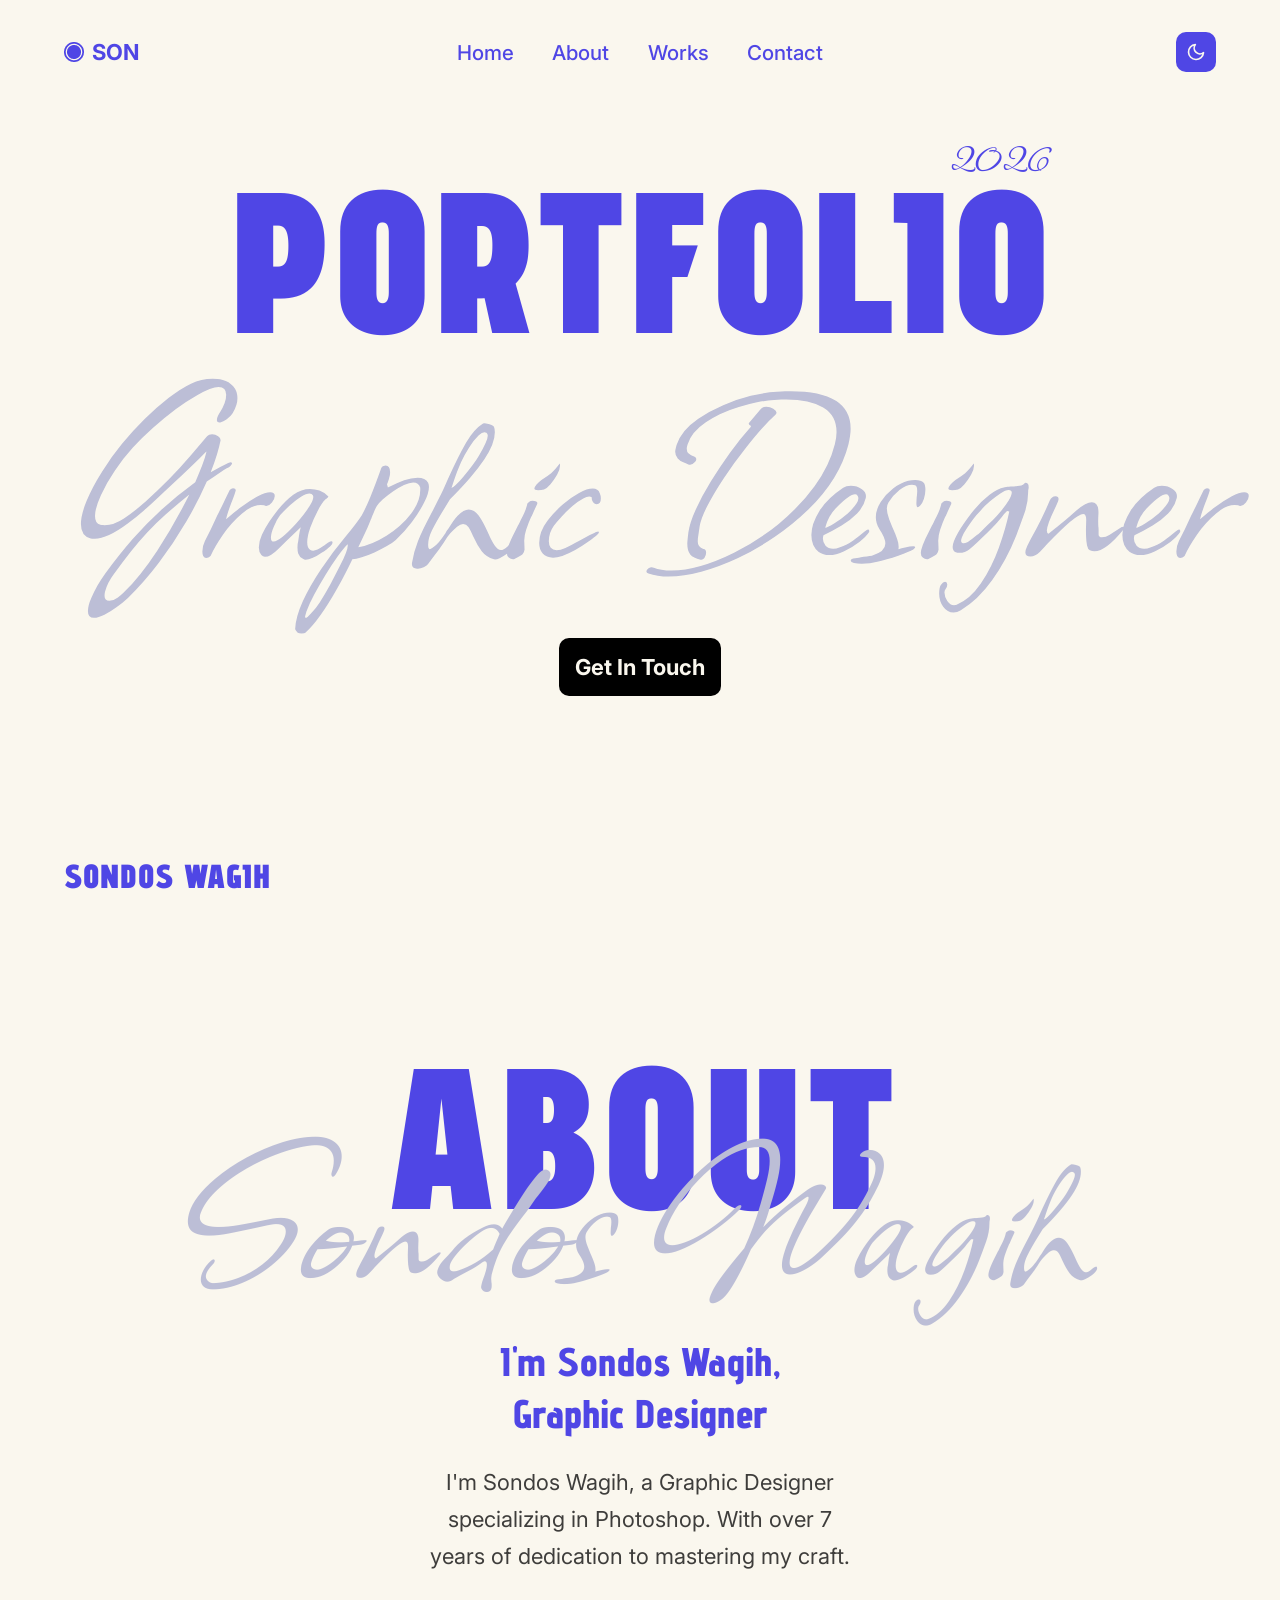
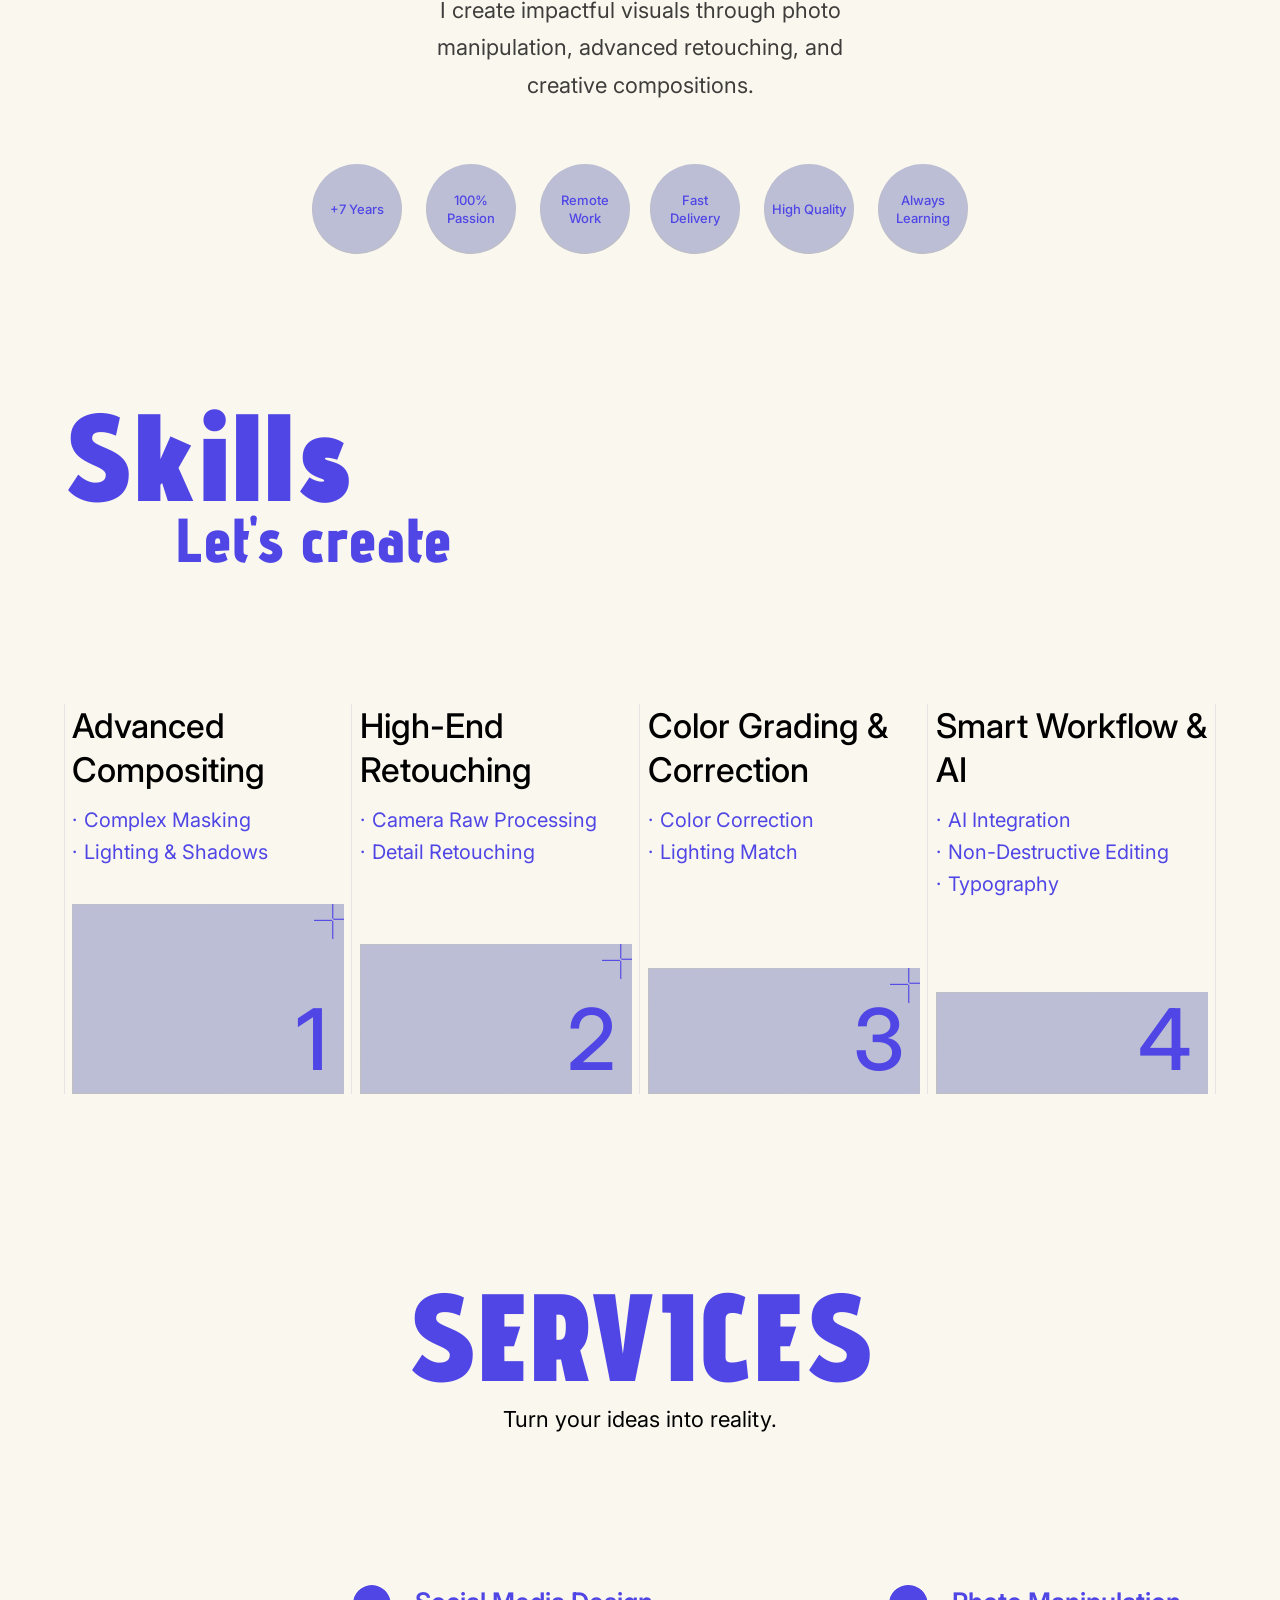
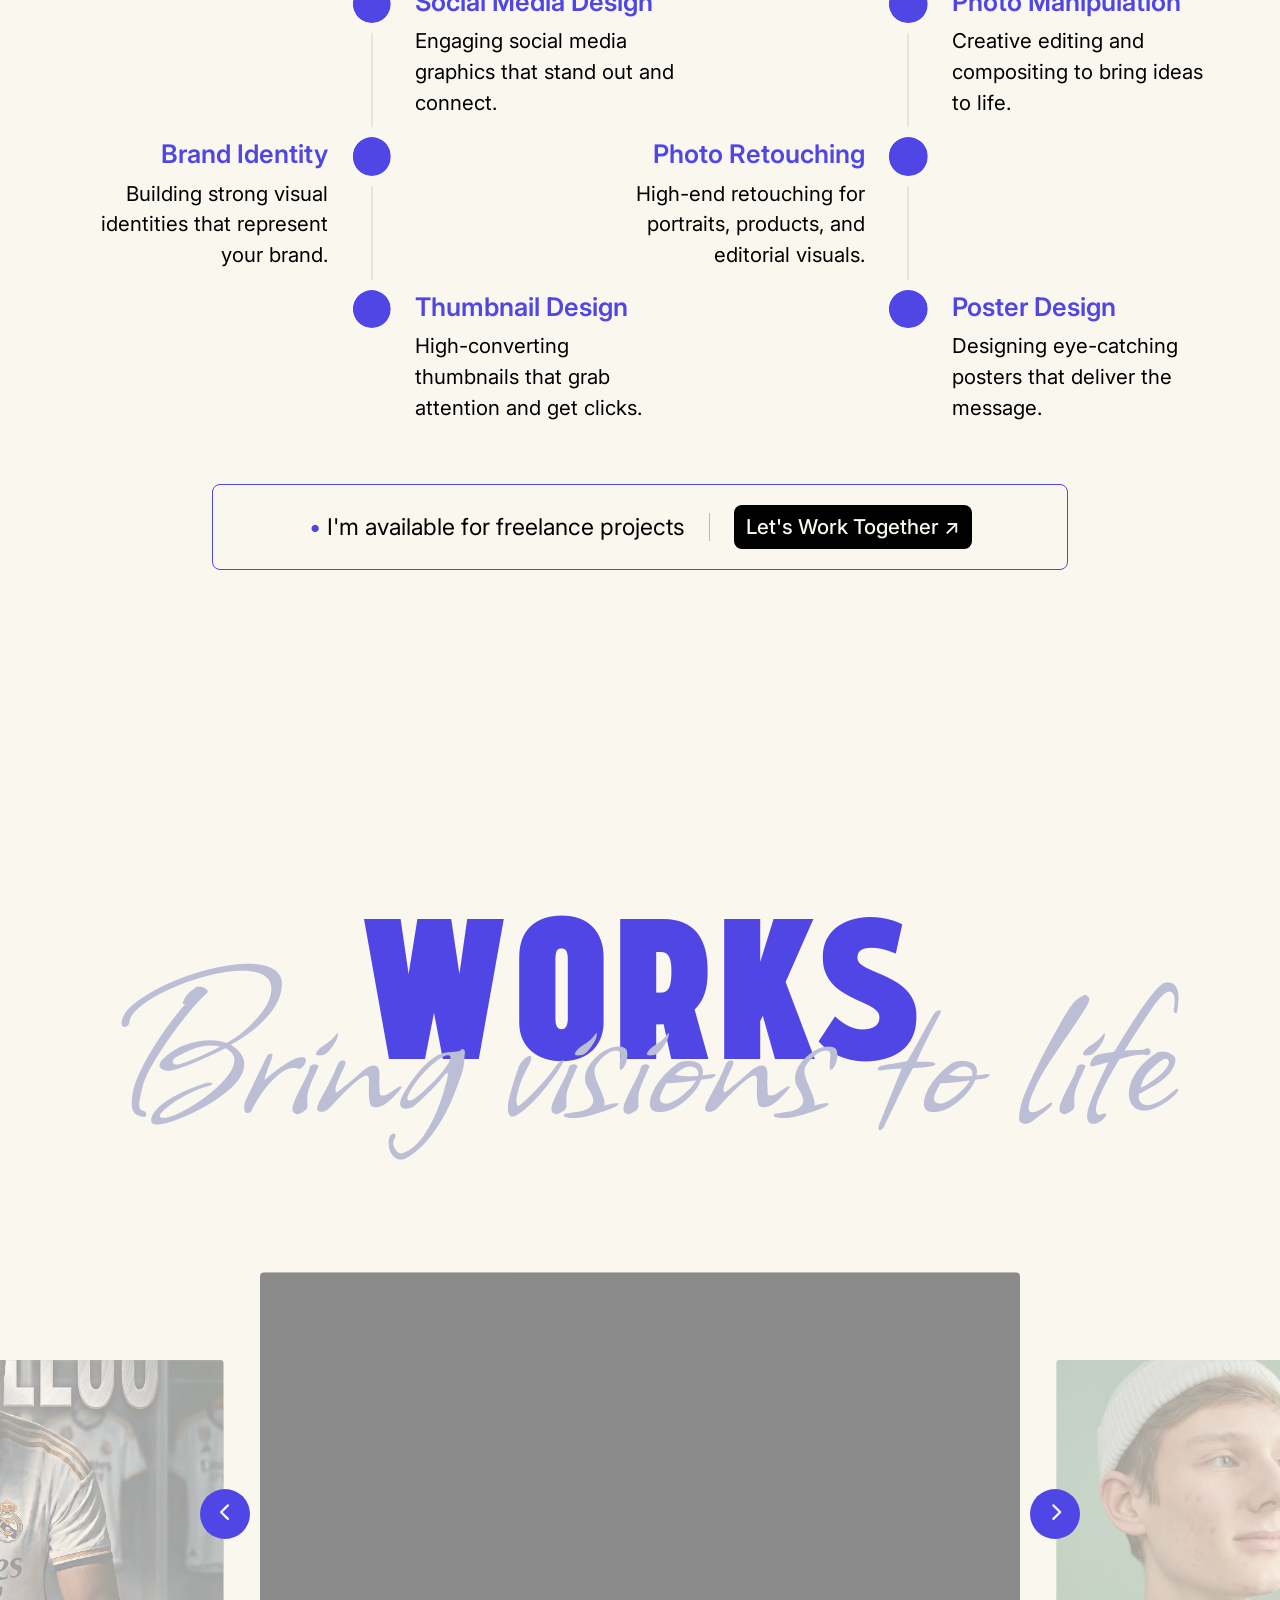
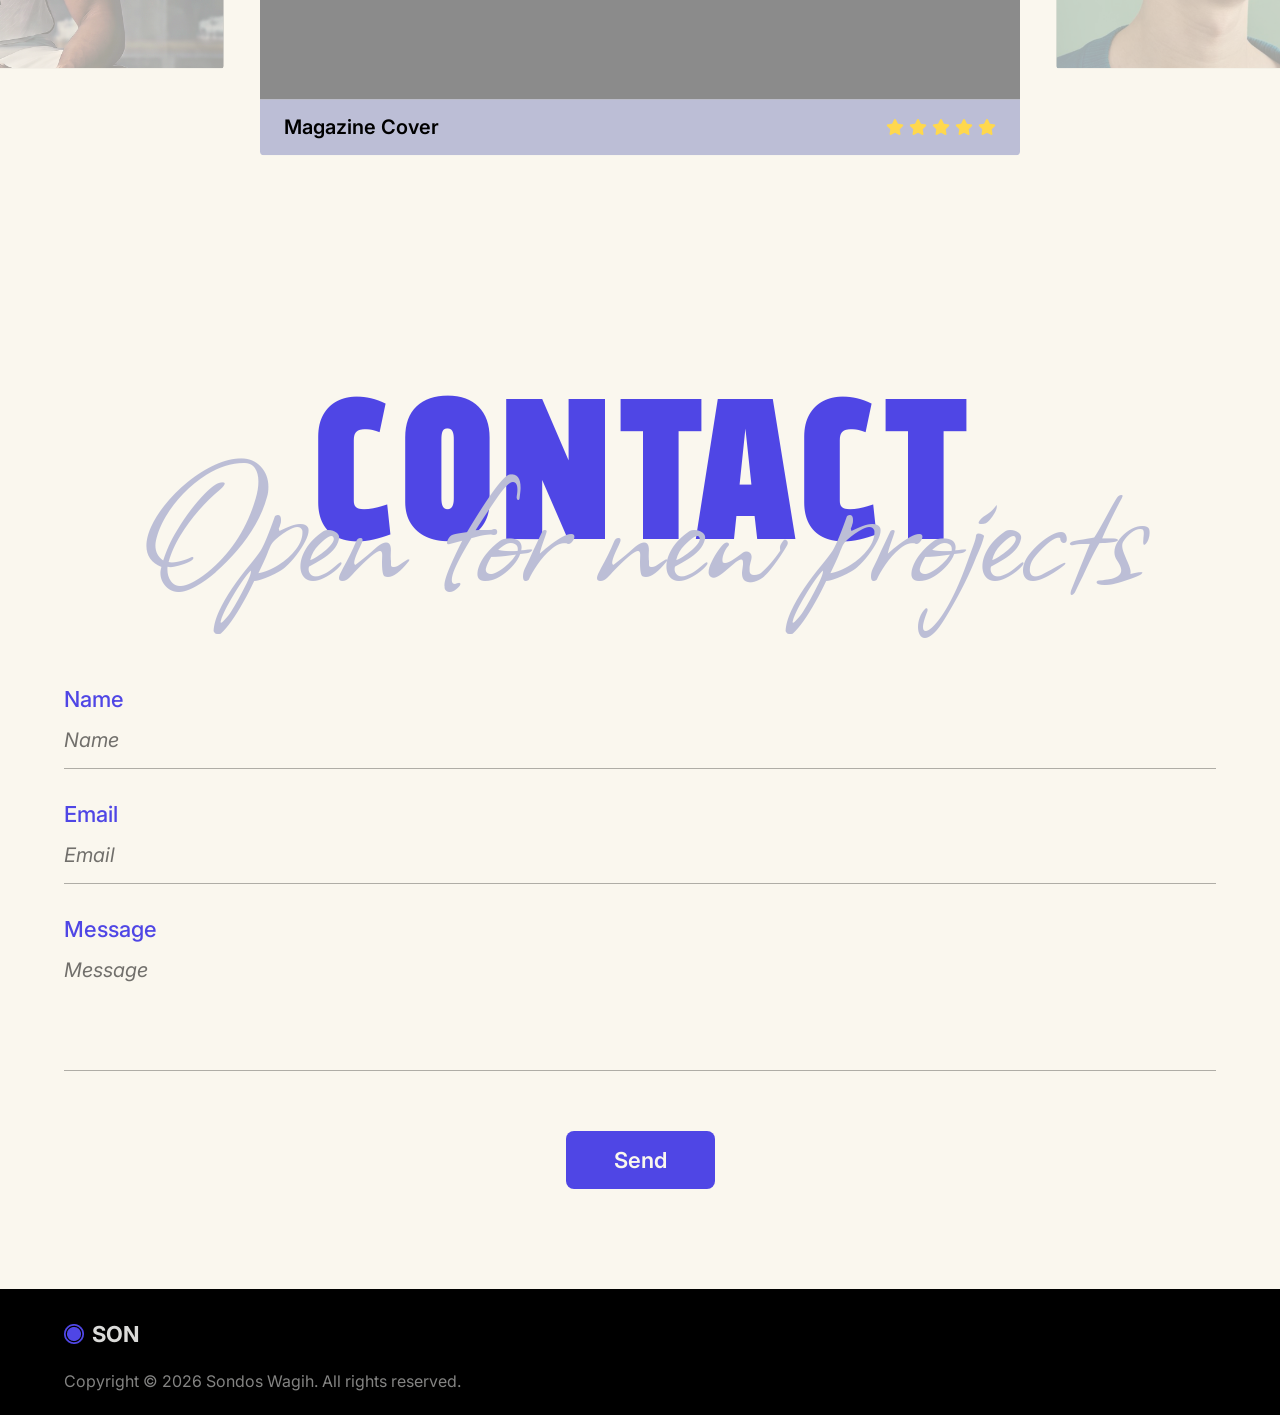
==== index.html @ f7293431 "Rename Index.html to index.html" ====
<!DOCTYPE html>
<html lang="en">
<head>
<meta charset="UTF-8">
<meta name="viewport" content="width=device-width, initial-scale=1.0">
<title>SON — Portfolio</title>
<link rel="preconnect" href="https://fonts.googleapis.com">
<link href="https://fonts.googleapis.com/css2?family=Advent+Pro:wght@700;800;900&family=Allison&family=Inter:wght@500;700&display=swap" rel="stylesheet">
<link rel="stylesheet" href="https://cdnjs.cloudflare.com/ajax/libs/font-awesome/6.5.1/css/all.min.css">

<link rel="stylesheet" href="style.css">
<link rel="stylesheet" href="mobile.css">
<link rel="stylesheet" href="tablet.css">

</head>
<body>
    <header id="header">
        <img src="LogoD.png" alt="Logo" class="logo-img logo-img-dark">
        <img src="LogoL.png" alt="Logo" class="logo-img logo-img-light">
        <a href="#" class="logo">
            SON
        </a>
        <nav>
            <a href="Index.html">Home</a>
            <a href="#about">About</a>
            <a href="#works">Works</a>
            <a href="#contact">Contact</a>
        </nav>
        <!-- <a href="cv.pdf" download class="cv-btn">CV / Resume</a> -->
        <button class="theme-toggle" id="themeToggle" aria-label="Dark / Light Mode Toggle">
            <svg class="icon-sun" viewBox="0 0 24 24" fill="none" stroke-width="2" stroke-linecap="round" stroke-linejoin="round">
                <circle cx="12" cy="12" r="4"/>
                <path d="M12 2v2M12 20v2M4.9 4.9l1.4 1.4M17.7 17.7l1.4 1.4M2 12h2M20 12h2M4.9 19.1l1.4-1.4M17.7 6.3l1.4-1.4"/>
            </svg>
            <svg class="icon-moon" viewBox="0 0 24 24" fill="none" stroke-width="2" stroke-linecap="round" stroke-linejoin="round">
                <path d="M21 12.8A9 9 0 1 1 11.2 3a7 7 0 0 0 9.8 9.8z"/>
            </svg>
        </button>
    </header>
    <section class="hero" id="hero">
        <div class="hero-title-wrap">
            <span class="hero-year">2026</span>
            <h1 class="hero-title">PORTFOLIO</h1>
        </div>
        <div class="hero-subtitle-wrap">
            <p class="hero-subtitle">Graphic Designer</p>
        </div>
        <div class="hero-cta-wrap">
            <a href="#contact" class="hero-cta">Get In Touch</a>
        </div>
        <div class="hero-footer">
            <span class="hero-name">SONDOS WAGIH</span>
            <!-- <div class="hero-social">
                <a href="#" aria-label="Instagram"><i class="fa-brands fa-instagram"></i></a>
                <a href="#" aria-label="TikTok"><i class="fa-brands fa-tiktok"></i></a>
                <a href="#" aria-label="YouTube"><i class="fa-brands fa-youtube"></i></a>
                <a href="#" aria-label="LinkedIn"><i class="fa-brands fa-linkedin"></i></a>
                <a href="#" aria-label="Behance"><i class="fa-brands fa-behance"></i></a>
                <a href="#" aria-label="X / Twitter"><i class="fa-brands fa-x-twitter"></i></a>
            </div> -->
        </div>
    </section>

    <section class="about" id="about">
        <div class="about-title-wrap">
            <h2 class="about-title">ABOUT</h2>
            <span class="about-name-ghost">Sondos Wagih</span>
            
        </div>
        <div class="about-content">
            <h3 class="about-subtitle">
            I'm Sondos Wagih,<br>
            Graphic Designer
            </h3>
            <p class="about-text">
            I'm Sondos Wagih, a Graphic Designer specializing in Photoshop.
            With over 7 years of dedication to mastering my craft.
            </p>
            <p class="about-text">
            I create impactful visuals through photo manipulation, advanced
            retouching, and creative compositions.
            </p>
            <!-- <a href="cv.pdf" download class="about-cv-btn">CV / Resume</a> -->
        </div>
        <div class="about-badges">
            <div class="badge-group">
            <span class="badge">+7 Years</span>
            <span class="badge">100% Passion</span>
            <span class="badge">Remote Work</span>
            </div>
            <div class="badge-group badge-group-right">
            <span class="badge">Fast Delivery</span>
            <span class="badge">High Quality</span>
            <span class="badge">Always Learning</span>
            </div>
        </div>
        <div class="skills">
        <div class="skills-header">
            <div class="skills-title-wrap">
            <h3 class="skills-title">Skills</h3>
            <p class="skills-subtitle">Let's create</p>
            </div>
            <!-- <div class="skills-social">
                <a href="#" aria-label="LinkedIn"><i class="fa-brands fa-linkedin"></i></a>
                <a href="#" aria-label="Behance"><i class="fa-brands fa-behance"></i></a>
            </div> -->
        </div>
        <div class="skills-grid">
            <div class="skill-card">
            <h4 class="skill-name">Advanced Compositing</h4>
            <ul class="skill-list">
                <li>Complex Masking</li>
                <li>Lighting &amp; Shadows</li>
            </ul>
            <div class="skill-box">
                <span class="skill-box-plus skill-box-plus-dark"><img src="Plus.png" alt="Plus"></span>
                <span class="skill-box-plus skill-box-plus-light"><img src="PlusL.png" alt="Plus"></span>
                <span class="skill-number">1</span>
            </div>
            </div>
            <div class="skill-card">
            <h4 class="skill-name">High-End Retouching</h4>
            <ul class="skill-list">
                <li>Camera Raw Processing</li>
                <li>Detail Retouching</li>
            </ul>
            <div class="skill-box">
                <span class="skill-box-plus skill-box-plus-dark"><img src="Plus.png" alt="Plus"></span>
                <span class="skill-box-plus skill-box-plus-light"><img src="PlusL.png" alt="Plus"></span>
                <span class="skill-number">2</span>
            </div>
            </div>
            <div class="skill-card">
            <h4 class="skill-name">Color Grading &amp; Correction</h4>
            <ul class="skill-list">
                <li>Color Correction</li>
                <li>Lighting Match</li>
            </ul>
            <div class="skill-box">
                <span class="skill-box-plus skill-box-plus-dark"><img src="Plus.png" alt="Plus"></span>
                <span class="skill-box-plus skill-box-plus-light"><img src="PlusL.png" alt="Plus"></span>
                <span class="skill-number">3</span>
            </div>
            </div>
            <div class="skill-card">
            <h4 class="skill-name">Smart Workflow &amp; AI</h4>
            <ul class="skill-list">
                <li>AI Integration</li>
                <li>Non-Destructive Editing</li>
                <li>Typography</li>
            </ul>
            <div class="skill-box">
                <span class="skill-number">4</span>
            </div>
            </div>
        </div>
        </div>
        <div class="services">
          <div class="services-header">
            <h3 class="services-title">SERVICES</h3>
            <p class="services-subtitle">Turn your ideas into reality.</p>
          </div>

          <div class="services-columns">
            <div class="service-col">
              <div class="service-item text-right">
                <span class="service-dot"></span>
                <div class="service-content">
                  <h4 class="service-name">Social Media Design</h4>
                  <p class="service-desc">Engaging social media graphics that stand out and connect.</p>
                </div>
              </div>

              <div class="service-item text-left">
                <span class="service-dot"></span>
                <div class="service-content">
                  <h4 class="service-name">Brand Identity</h4>
                  <p class="service-desc">Building strong visual identities that represent your brand.</p>
                </div>
              </div>

              <div class="service-item text-right">
                <span class="service-dot"></span>
                <div class="service-content">
                  <h4 class="service-name">Thumbnail Design</h4>
                  <p class="service-desc">High-converting thumbnails that grab attention and get clicks.</p>
                </div>
              </div>
            </div>

            <div class="service-col">
              <div class="service-item text-right">
                <span class="service-dot"></span>
                <div class="service-content">
                  <h4 class="service-name">Photo Manipulation</h4>
                  <p class="service-desc">Creative editing and compositing to bring ideas to life.</p>
                </div>
              </div>

              <div class="service-item text-left">
                <span class="service-dot"></span>
                <div class="service-content">
                  <h4 class="service-name">Photo Retouching</h4>
                  <p class="service-desc">High-end retouching for portraits, products, and editorial visuals.</p>
                </div>
              </div>

              <div class="service-item text-right">
                <span class="service-dot"></span>
                <div class="service-content">
                  <h4 class="service-name">Poster Design</h4>
                  <p class="service-desc">Designing eye-catching posters that deliver the message.</p>
                </div>
              </div>
            </div>
          </div>

          <div class="services-cta-bar">
            <span class="services-availability">
              <span class="dot-bullet">•</span> I'm available for freelance projects
            </span>
            <a href="#contact" class="services-cta-btn">Let's Work Together ↗
            </a>
          </div>
        </div>
    </section>

    <section class="works" id="works">

        <div class="works-title-wrap">
            <h2 class="works-title">WORKS</h2>
            <span class="works-ghost">Bring visions to life</span>
        </div>

        <div class="works-carousel">

            <button class="works-arrow works-prev" id="worksPrev">
                <i class="fa-solid fa-chevron-left"></i>
            </button>

            <div class="works-stage">

                <div class="works-card works-left" id="slideLeft">
                    <div class="works-image">
                        <button class="works-expand" aria-label="View full image" tabindex="-1">
                            <i class="fa-solid fa-expand"></i>
                        </button>
                    </div>
                </div>

                <div class="works-card works-center" id="slideCenter">

                    <div class="works-image">
                        <button class="works-expand" aria-label="View full image" tabindex="-1">
                            <i class="fa-solid fa-expand"></i>
                        </button>
                    </div>

                    <div class="works-footer">

                        <span class="works-name" id="worksTitle">
                            Title
                        </span>

                        <div class="works-stars" id="worksRating">

                        </div>

                    </div>

                </div>

                <div class="works-card works-right" id="slideRight">
                    <div class="works-image">
                        <button class="works-expand" aria-label="View full image" tabindex="-1">
                            <i class="fa-solid fa-expand"></i>
                        </button>
                    </div>
                </div>

            </div>

            <button class="works-arrow works-next" id="worksNext">
                <i class="fa-solid fa-chevron-right"></i>
            </button>

        </div>

    </section>

<!-- ============ CONTACT SECTION ============ -->
    <section class="contact" id="contact">

        <div class="contact-title-wrap">
            <h2 class="contact-title">CONTACT</h2>
            <span class="contact-ghost">Open for new projects</span>
        </div>

        <form class="contact-form" id="contactForm">

            <div class="form-group">
                <label for="contactName">Name</label>
                <input type="text" id="contactName" name="name" placeholder="Name" required>
            </div>

            <div class="form-group">
                <label for="contactEmail">Email</label>
                <input type="email" id="contactEmail" name="email" placeholder="Email" required>
            </div>

            <div class="form-group">
                <label for="contactMessage">Message</label>
                <textarea id="contactMessage" name="message" placeholder="Message" rows="4" required></textarea>
            </div>

            <div class="form-group form-honeypot">
                <label for="contactCompany">Company</label>
                <input type="text" id="contactCompany" name="company" tabindex="-1" autocomplete="off">
            </div>

            <button type="submit" class="contact-submit">Send</button>

        </form>

    </section>
    
    <!-- ============ FOOTER ============ -->

    <footer class="site-footer">

        <div class="footer-top">

            <a href="#" class="footer-logo">
                <img src="LogoD.png" alt="Logo" class="logo-img logo-img-dark">
                <img src="LogoL.png" alt="Logo" class="logo-img logo-img-light">
                SON
            </a>

            <!-- <div class="footer-social">
                <a href="#" aria-label="Instagram"><i class="fa-brands fa-instagram"></i></a>
                <a href="#" aria-label="TikTok"><i class="fa-brands fa-tiktok"></i></a>
                <a href="#" aria-label="LinkedIn"><i class="fa-brands fa-linkedin"></i></a>
                <a href="#" aria-label="Behance"><i class="fa-brands fa-behance"></i></a>
                <a href="#" aria-label="X / Twitter"><i class="fa-brands fa-x-twitter"></i></a>
                <a href="#" aria-label="YouTube"><i class="fa-brands fa-youtube"></i></a>
            </div> -->

        </div>

        <p class="footer-copyright">Copyright &copy; 2026 Sondos Wagih. All rights reserved.</p>

    </footer>

    <!-- ============ LIGHTBOX ============ -->
    <div id="lightbox">
        <button id="lightboxClose" class="lightbox-close" aria-label="Close">
            <i class="fa-solid fa-xmark"></i>
        </button>
        <img src="" alt="Full size project image">
    </div>


<script src="script.js"></script>
<script src="mobile.js"></script>

</body>
</html>
---- style.css ----
:root {
  --bg: #0F1014;
  --light: #DBDBD9;
  --accent: #9271DC;
  --gost: #222327;
  --page-padding: 144px;
}

/* ألوان الوضع الفاتح */
[data-theme="light"] {
  --bg: #FAF7EE;
  --light: #000000;
  --accent: #4F46E5;
  --gost: #BCBED6;
}

* {
  box-sizing: border-box;
}

body {
  padding-top: 100px;
  margin: 0;
  background: var(--bg);
  color: var(--light);
  font-family: 'Inter', sans-serif;
  overflow-x: hidden;
  transition: background 0.25s ease, color 0.25s ease;
}

/* ============ Scrollbar ============ */
::-webkit-scrollbar {
  width: 10px;
}
::-webkit-scrollbar-track {
  background: var(--bg);
}
::-webkit-scrollbar-thumb {
  background: var(--accent);
  border-radius: 10px;
}
* {
  scrollbar-color: var(--accent) var(--bg);
}

/* ============ Selection ============ */
::selection {
  background-color: color-mix(in srgb, var(--accent) 50%, transparent);
  color: #FAF7EE;
}

[data-theme="light"] ::selection {
  color: #0F1014;
}

/* ============ HEADER ============ */

header {
  position: fixed;
  top: 0;
  left: 0;
  width: 100%;
  z-index: 1000;
  display: flex;
  align-items: center;
  padding: 32px var(--page-padding);
  background: var(--bg);
}

.logo {
  display: flex;
  align-items: center;
  gap: 8px;
  margin-left: 8px;
  text-decoration: none;
  color: var(--accent);
  font-family: 'Inter', sans-serif;
  font-size: 22px;
  font-weight: 700;
}

.logo-img {
  width: 20px;
  height: 20px;
}

.logo-img-light { display: none; }
[data-theme="light"] .logo-img-dark { display: none; }
[data-theme="light"] .logo-img-light { display: inline-block; }

nav {
  position: absolute;
  left: 50%;
  transform: translateX(-50%);
  display: flex;
  align-items: center;
  gap: 48px;
}

nav a {
  font-family: 'Inter', sans-serif;
  font-weight: 500;
  font-size: 22px;
  color: var(--accent);
  text-decoration: none;
}

.cv-btn {
  margin-left: auto;
  font-family: 'Inter', sans-serif;
  font-weight: 500;
  font-size: 22px;
  color: var(--bg);
  text-decoration: none;
  background: var(--accent);
  padding: 8px 16px;
  border-radius: 10px;
}

.theme-toggle {
  display: flex;
  align-items: center;
  justify-content: center;
  width: 40px;
  height: 40px;
  margin-left: auto;   /* بدل margin-left: 16px */
  border: none;
  border-radius: 10px;
  background: var(--accent);
  color: var(--bg);
  cursor: pointer;
  transition: background 0.25s ease;
}

.theme-toggle svg {
  width: 20px;
  height: 20px;
  stroke: var(--bg);
}

.theme-toggle .icon-moon { display: none; }
[data-theme="light"] .theme-toggle .icon-sun { display: none; }
[data-theme="light"] .theme-toggle .icon-moon { display: block; }

/* ============ HERO ============ */

.hero {
  position: relative;
  min-height: 780px;
  margin-top: 120px;
}

.hero-title-wrap {
  position: relative;
  width: fit-content;
  margin: 40px auto 0;
}

.hero-title {
  font-family: 'Advent Pro', sans-serif;
  font-weight: 900;
  font-size: 237px;
  color: var(--accent);
  line-height: 1;
  letter-spacing: 2px;
  margin: 0;
}

.hero-year {
  position: absolute;
  top: -48px;
  right: 0;
  font-family: 'Allison', cursive;
  font-size: 64px;
  color: var(--accent);
  line-height: 1;
}

.hero-subtitle-wrap {
  position: relative;
  margin-top: -40px;
  width: 100vw;
  height: 260px;
  display: flex;
  align-items: center;
}

.hero-subtitle {
  font-family: 'Allison', cursive;
  font-size: 362px;
  color: var(--gost);
  white-space: nowrap;
  margin: 0;
  line-height: 1;
  width: 100%;
  text-align: center;
}

[data-theme="light"] .hero-subtitle {
  color: var(--gost);
}

.hero-cta-wrap {
  position: absolute;
  top: 325px;
  left: 50%;
  transform: translateX(-50%);
  z-index: 2;
}

.hero-cta {
  display: inline-block;
  font-family: 'Inter', sans-serif;
  font-weight: 700;
  font-size: 22px;
  color: var(--bg);
  background: var(--light);
  text-decoration: none;
  padding: 16px;
  border-radius: 10px;
}

.hero-footer {
  position: absolute;
  top: 567px;
  left: var(--page-padding);
  right: var(--page-padding);

  display: flex;
  justify-content: space-between;
  align-items: center;
}

.hero-name {
  font-family: 'Advent Pro', sans-serif;
  font-weight: 900;
  font-size: 35px;
  color: var(--accent);
  letter-spacing: 1px;
}

.hero-social {
  display: flex;
  gap: 14px;
}

.hero-social a {
  text-decoration: none;
  display: flex;
  align-items: center;
  justify-content: center;
  width: 40px;
  height: 40px;
  border-radius: 8px;
  background: var(--accent);
  color: var(--bg);
}

.hero-social i {
  font-size: 20px;
  color: var(--bg);
}

.hero-social .fa-instagram,
.hero-social .fa-x-twitter {
  -webkit-text-stroke: 0.5px var(--bg);
}

/* ============ ABOUT ============ */

.about {
  position: relative;
  padding: 100px var(--page-padding) 80px;
  text-align: center;
  overflow: hidden;
}

.about-title-wrap {
  position: relative;
  margin-bottom: 56px;
}

.about-name-ghost {
  position: absolute;
  z-index: 3;
  top: 90%;
  left: 50%;
  transform: translate(-50%, -50%);
  font-family: 'Allison', cursive;
  font-size: 270px;
  color: var(--gost);
  white-space: nowrap;
}

.about-title {
  position: relative;
  z-index: 2;
  font-family: 'Advent Pro', sans-serif;
  font-weight: 900;
  font-size: 237px;
  color: var(--accent);
  line-height: 1;
  margin: 0;
}

.about-content {
  max-width: 600px;
  margin: 0 auto;
}

.about-subtitle {
  font-family: 'Advent Pro', sans-serif;
  font-weight: 800;
  font-size: 40px;
  color: var(--accent);
  line-height: 1.3;
  margin: 0 0 24px;
  margin-top: 152px;
}

.about-text {
  align-items: center;
  font-family: 'Inter', sans-serif;
  font-size: 22px;
  line-height: 1.7;
  color: var(--light);
  opacity: 0.75;
  margin: 0 auto 16px;
  max-width: 432px;
}

.about-cv-btn {
  display: inline-block;
  margin-top: 24px;
  font-family: 'Inter', sans-serif;
  font-weight: 500;
  font-size: 22px;
  color: var(--bg);
  background: var(--accent);
  text-decoration: none;
  padding: 8px 8px;
  border-radius: 10px;
}

.about-badges {
  display: flex;
  justify-content: space-between;
  align-items: center;
  margin-top: 60px;
}

.badge-group {
  display: flex;
  gap: 24px;
}

.badge {
  display: flex;
  align-items: center;
  justify-content: center;
  text-align: center;
  width: 90px;
  height: 90px;
  border-radius: 50%;
  border: none;
  position: relative;
  font-family: 'Inter', sans-serif;
  font-weight: 500;
  font-size: 13px;
  color: var(--accent);
  line-height: 1.4;
  padding: 8px;
  background: var(--gost);
}

.badge::before {
  content: "";
  position: absolute;
  inset: 0;
  border-radius: 50%;
  padding: 1px;
  background: linear-gradient(
    180deg,
    rgba(191,191,191,0),
    rgba(191,191,191,1)
  );
  -webkit-mask:
    linear-gradient(#fff 0 0) content-box,
    linear-gradient(#fff 0 0);
  -webkit-mask-composite: xor;
  mask:
    linear-gradient(#fff 0 0) content-box,
    linear-gradient(#fff 0 0);
  mask-composite: exclude;
}

/* ============ SKILLS (inside About) ============ */

.skills {
  margin-top: 140px;
  text-align: left;
}

.skills-header {
  display: flex;
  justify-content: space-between;
  align-items: flex-start;
  margin-bottom: 100px;
}

.skills-title-wrap {
  text-align: left;
}

.skills-title {
  font-family: 'Advent Pro', sans-serif;
  font-weight: 900;
  font-size: 124px;
  color: var(--accent);
  margin: 0;
  line-height: 1;
}

.skills-subtitle {
  font-family: 'Advent Pro', sans-serif;
  font-weight: 800;
  font-size: 62px;
  color: var(--accent);
  margin: 8px 0 0;
  margin-left: 112px;
  margin-top: -16px;
}

.skills-social {
  display: flex;
  gap: 14px;
}

.skills-social a {
  display: flex;
  align-items: center;
  justify-content: center;
  width: 40px;
  height: 40px;
  border-radius: 8px;
  background: var(--accent);
  color: var(--bg);
  text-decoration: none;
  font-size: 20px;
  
}

.skills-grid {
  display: grid;
  grid-template-columns: repeat(4, 1fr);
  gap: 0px;
  position: relative;
}

.skill-card {
  position: relative;
  display: flex;
  flex-direction: column;
  padding: 0 8px;
}

.skill-card::before {
  content: "";
  position: absolute;
  top: 28px; /* نفس قيمة margin-top للـ skill-name عشان يبدأ من مكانه */
  right: 0;
  width: 1px;
  height: calc(100% - 28px); /* يمتد من بداية النص لنهاية الكارد */
  background: color-mix(in srgb, var(--gost) 35%, transparent);
}

.skills-grid:before {
  content: "";
  position: absolute;
  top: 28px;
  left: 0;
  width: 1px;
  height: calc(100% - 28px);
  background: color-mix(in srgb, var(--gost) 35%, transparent);
}

.skill-name {
  font-family: 'Inter', sans-serif;
  font-weight: 500;
  font-size: 34px;
  color: var(--light);
  line-height: 1.3;
  margin: 0 0 16px;
  min-height: 64px;
  margin-top: 28px;
}

.skill-list {
  list-style: none;
  margin: 0 0 32px;
  padding: 0;
}

.skill-list li {
  font-family: 'Inter', sans-serif;
  font-size: 20px;
  color: var(--accent);
  margin-bottom: 8px;
  padding-left: 12px;
  position: relative;
}

.skill-list li::before {
  content: "·";
  position: absolute;
  left: 0;
}

.skill-box {
  position: relative;
  margin-top: auto;
  height: 160px;
  background: var(--gost);
  display: flex;
  align-items: flex-end;
  padding: 12px 16px;
  overflow: hidden;
}

.skill-box::before {
  content: "";
  position: absolute;
  inset: 0;
  padding: 1px;
  background: linear-gradient(
    45deg,
    rgba(191,191,191,1),
    rgba(191,191,191,0)
  );
  -webkit-mask:
    linear-gradient(#fff 0 0) content-box,
    linear-gradient(#fff 0 0);
  -webkit-mask-composite: xor;
  mask:
    linear-gradient(#fff 0 0) content-box,
    linear-gradient(#fff 0 0);
  mask-composite: exclude;
}


.skill-number {
  font-family: 'Inter', sans-serif;
  font-weight: 500;
  font-size: 85px;
  color: var(--accent);
  line-height: 1;
  margin-left: auto;
}

.skill-box-plus {
  position: absolute;
  top: 0px;
  right: -4px;
  display: flex;
}

.skill-box-plus img {
  width: 34px;
  height: auto;
}

.skill-box-plus-light { display: none; }
[data-theme="light"] .skill-box-plus-dark { display: none; }
[data-theme="light"] .skill-box-plus-light { display: flex; }




.skill-card:nth-child(1) .skill-box { height: 190px; }
.skill-card:nth-child(2) .skill-box { height: 150px; }
.skill-card:nth-child(3) .skill-box { height: 126px; }
.skill-card:nth-child(4) .skill-box { height: 102px; }

/* ============ SERVICES (inside About) ============ */

.services {
  margin-top: 184px;
  text-align: center;
}

.services-title {
  font-family: 'Advent Pro', sans-serif;
  font-weight: 900;
  font-size: 124px;
  color: var(--accent);
  margin: 0;
  line-height: 1;
}

.services-subtitle {
  font-family: 'Inter', sans-serif;
  font-size: 22px;
  color: var(--light);
  margin: 8px 0 184px;
}

.services-columns {
  display: flex;
  justify-content: center;
  gap: 100px;
  text-align: left;
  padding-bottom: 107px;
}

.service-col {
  position: relative;
  flex: 1;
  max-width: 460px;
}

.service-col::before {
  content: "";
  position: absolute;
  top: 19.5px;
  bottom: 19.5px;
  left: 50%;
  width: 1px;
  transform: translateX(-50%);
  background: color-mix(in srgb, var(--gost) 60%, transparent);
  z-index: 0;
}

.service-item {
  position: relative;
  height: 39px;
  margin-bottom: 114px;
}

.service-item:last-child {
  margin-bottom: 0;
}

.service-dot {
  position: absolute;
  left: 50%;
  transform: translateX(-50%);
  top: 0;
  width: 39px;
  height: 39px;
  border-radius: 50%;
  background: var(--accent);
  z-index: 1;
  outline: 10px solid var(--bg);
}

.service-content {
  position: absolute;
  top: 0;
  display: flex;
  flex-direction: column;
  width: max-content;
  max-width: 260px;
}

.text-right .service-content {
  left: calc(50% + 43.5px);
  text-align: left;
}

.text-left .service-content {
  right: calc(50% + 43.5px);
  text-align: right;
}

.service-name {
  font-family: 'Inter', sans-serif;
  font-weight: 600;
  font-size: 26px;
  color: var(--accent);
  margin: 0 0 8px;
  white-space: nowrap;
  height: 39px;
  line-height: 39px;
}

.service-desc {
  font-family: 'Inter', sans-serif;
  font-size: 22px;
  line-height: 1.5;
  color: var(--light);
  margin: 0;
}

.services-cta-bar {
  display: flex;
  align-items: center;
  justify-content: center;
  gap: 24px;
  max-width: 856px;
  height: 84px;
  margin: 53px auto 0;
  padding: 20px 24px;
  border: 1px solid var(--accent);
  border-radius: 8px;
}

.services-availability {
  font-family: 'Inter', sans-serif;
  font-size: 25px;
  color: var(--light);
  padding-right: 24px;
  border-right: 1px solid color-mix(in srgb, var(--light) 25%, transparent);
}

.dot-bullet {
  color: var(--accent);
}

.services-cta-btn {
  display: inline-flex;
  align-items: center;
  justify-content: center;
  gap: 8px;
  font-family: 'Inter', sans-serif;
  font-weight: 500;
  font-size: 22px;
  line-height: 1;
  color: var(--bg);
  background: var(--light);
  text-decoration: none;
  padding: 12px 12px;
  border-radius: 8px;
  white-space: nowrap;
}

/*======================
        WORKS
======================*/

.works{
    position:relative;
    overflow:hidden;
    padding:120px 0 150px;
}

.works-title-wrap{
    position:relative;
    text-align:center;
    margin-bottom:120px;
}

.works-title{

    position:relative;
    z-index:2;

    font-family:'Advent Pro',sans-serif;
    font-size:237px;
    font-weight:900;
    line-height:1;

    color:var(--accent);
}

.works-ghost{

    position:absolute;

    left:50%;
    top:80%;

    transform:translate(-50%,-50%);

    font-family:'Allison',cursive;
    font-size:270px;

    color:var(--gost);

    white-space:nowrap;

    z-index:3;
}


/*======================
      CAROUSEL
======================*/

.works-carousel{

    --main-width:min(980px,68vw);
    --side-scale:.72;
    --peek:115px;

    position:relative;

    width:100%;
    max-width:1600px;

    margin:auto;
}


.works-stage{

    position:relative;

    width:100%;
    height:620px;

    overflow:hidden;
}


/*======================
        CARD
======================*/

.works-card{

    position:absolute;

    left:50%;
    top:50%;

    overflow:hidden;

    border-radius:4px;

    transform-origin:center;

    transition:

        transform .65s cubic-bezier(.22,.61,.36,1),
        opacity .65s ease,
        filter .65s ease;

}


/*======================
      CENTER
======================*/

.works-center{

    width:var(--main-width);

    z-index:3;

    opacity:1;

    transform:
        translate(-50%,-50%)
        scale(1);

}


/*======================
      LEFT
======================*/

.works-left{

    width:var(--main-width);

    opacity:.35;

    z-index:2;

    transform:

        translate(
            calc(-50% - var(--main-width) + var(--peek)),
            -50%
        )

        scale(var(--side-scale));
}


/*======================
      RIGHT
======================*/

.works-right{

    width:var(--main-width);

    opacity:.35;

    z-index:2;

    transform:

        translate(
            calc(-50% + var(--main-width) - var(--peek)),
            -50%
        )

        scale(var(--side-scale));
}


/*======================
        IMAGE
======================*/

.works-image{

    width:100%;

    aspect-ratio:16/9;

    background:#8b8b8b;

    background-size:cover;
    background-position:center;

    border-radius:4px 4px 0 0;
}


/*======================
        FOOTER
======================*/

.works-footer{

    display:flex;

    justify-content:space-between;

    align-items:center;

    padding:16px 24px;

    background:var(--gost);
}

.works-name{

    font-family:Inter,sans-serif;

    font-size:20px;

    font-weight:600;

    color:var(--light);
}

.works-stars{

    display:flex;

    gap:5px;

    font-size:16px;
}

/* النجوم الفارغة */
.works-stars i{
    color: var(--bg);
}

/* النجوم الخاصة بالتقييم */
.works-stars i.filled{
    color: #FFD84D;
}


/*======================
        ARROWS
======================*/

.works-arrow{

    position:absolute;

    top:50%;

    transform:translateY(-50%);

    width:60px;
    height:60px;

    border:none;

    border-radius:50%;

    background:var(--accent);

    color:var(--bg);

    font-size:22px;

    cursor:pointer;

    z-index:50;
}

.works-prev{

    left:112px;
}

.works-next{

    right:112px;
}

/*======================
        LIGHTBOX
======================*/

#lightbox{
    position:fixed;
    inset:0;
    z-index:3000;

    display:flex;
    align-items:center;
    justify-content:center;

    background:color-mix(in srgb, var(--bg) 82%, transparent);
    backdrop-filter:blur(14px);
    -webkit-backdrop-filter:blur(14px);

    opacity:0;
    visibility:hidden;

    transition:opacity .3s ease, visibility .3s ease;
}

#lightbox.active{
    opacity:1;
    visibility:visible;
}

#lightbox img{
    max-width:90vw;
    max-height:85vh;

    border-radius:6px;
    box-shadow:0 20px 60px rgba(0,0,0,.5);

    transform:scale(.94);

    transition:transform .35s cubic-bezier(.22,.61,.36,1);
}

#lightbox.active img{
    transform:scale(1);
}

.lightbox-close{
    position:absolute;
    top:32px;
    right:32px;

    display:flex;
    align-items:center;
    justify-content:center;

    width:48px;
    height:48px;

    border:none;
    border-radius:50%;

    background:var(--accent);
    color:var(--bg);

    font-size:20px;
    cursor:pointer;
}


/*======================
    EXPAND BUTTON
   (يظهر بس فوق الصورة المركزية في كاروسيل الـ works)
======================*/

.works-image{
    position:relative;
}

.works-expand{
    position:absolute;
    top:12px;
    right:12px;
    z-index:5;

    display:flex;
    align-items:center;
    justify-content:center;

    width:36px;
    height:36px;

    border:none;
    border-radius:50%;

    background:color-mix(in srgb, var(--bg) 65%, transparent);
    color:var(--light);

    font-size:14px;
    cursor:pointer;

    opacity:0;
    transition:opacity .25s ease;
}

/* الزرار وكمان الماوس (cursor) بيظهروا بس على الصورة المركزية،
   عشان الصور الجانبية decorative بس ومش المفروض تتفتح */
.works-center .works-image{
    cursor:pointer;
}

.works-center:hover .works-expand{
    opacity:1;
}

.works-left .works-expand,
.works-right .works-expand{
    display:none;
}

@media(max-width:900px){
    .lightbox-close{
        top:16px;
        right:16px;
    }
}

/*======================
        CONTACT
======================*/
.contact{
    position:relative;
    padding:120px var(--page-padding) 150px;
    text-align:center;
    overflow:hidden;
}

.contact-title-wrap{
    position:relative;
    text-align:center;
    margin-bottom:120px;
}

.contact-title{
    position:relative;
    z-index:2;

    font-family:'Advent Pro',sans-serif;
    font-weight:900;
    font-size:237px;
    line-height:1;

    color:var(--accent);
    margin:0;
}

.contact-ghost{
    position:absolute;

    left:50%;
    top:80%;

    transform:translate(-50%,-50%);

    font-family:'Allison',cursive;
    font-size:270px;

    color:var(--gost);

    white-space:nowrap;

    z-index:1;
}


/*======================
        FORM
======================*/

.contact-form{
    max-width:920px;
    margin:0 auto;
    text-align:left;
}

.form-group{
    margin-bottom:32px;
}

.form-group label{
    display:block;

    font-family:'Inter',sans-serif;
    font-weight:500;
    font-size:22px;

    color:var(--accent);

    margin-bottom:8px;
}

.form-group input,
.form-group textarea{
    width:100%;

    border:none;
    border-bottom:1px solid color-mix(in srgb, var(--light) 30%, transparent);
    background:transparent;

    padding:8px 0 16px;

    font-family:'Inter',sans-serif;
    font-style:italic;
    font-size:20px;

    color:var(--light);

    outline:none;
    resize:none;

    transition:border-color .25s ease;
}

.form-group textarea{
    min-height:90px;
}

.form-group input::placeholder,
.form-group textarea::placeholder{
    color:color-mix(in srgb, var(--light) 55%, transparent);
    font-style:italic;
}

.form-group input:focus,
.form-group textarea:focus{
    border-bottom-color:var(--accent);
}


/*======================
      SEND BUTTON
======================*/

.form-honeypot{
    position:absolute;
    left:-9999px;
    width:1px;
    height:1px;
    overflow:hidden;
}

.contact-submit{
    display:block;
    margin:56px auto 0;

    font-family:'Inter',sans-serif;
    font-weight:600;
    font-size:22px;

    color:var(--bg);
    background:var(--accent);

    border:none;
    padding:16px 48px;
    border-radius:8px;

    cursor:pointer;

    transition:opacity .2s ease, transform .2s ease;
}

.contact-submit:hover{
    opacity:.85;
}

.contact-submit:active{
    transform:scale(.97);
}

/*======================
        TOAST
======================*/
.toast{
    position:fixed;
    top:32px;
    right:32px;
    z-index:2000;

    display:flex;
    align-items:center;
    gap:12px;

    min-width:280px;
    max-width:360px;

    padding:16px 20px;
    border-radius:10px;

    background:var(--bg);
    border:1px solid var(--accent);
    box-shadow:0 10px 30px rgba(0,0,0,.35);

    transform:translateX(120%);
    opacity:0;

    transition:transform .35s ease, opacity .35s ease;
}

.toast.show{
    transform:translateX(0);
    opacity:1;
}

.toast-icon{
    width:22px;
    height:22px;
    flex-shrink:0;

    display:flex;
    align-items:center;
    justify-content:center;

    border-radius:50%;

    font-family:'Inter',sans-serif;
    font-size:13px;
    font-weight:700;
}

.toast-success .toast-icon{
    background:var(--accent);
    color:var(--bg);
}

.toast-error .toast-icon{
    background:#E5484D;
    color:#fff;
}

.toast-message{
    font-family:'Inter',sans-serif;
    font-size:15px;
    line-height:1.4;
    color:var(--light);
}

.toast-close{
    margin-left:auto;

    border:none;
    background:none;

    color:var(--light);
    opacity:.5;

    font-size:18px;
    line-height:1;

    cursor:pointer;
}

.toast-close:hover{
    opacity:1;
}

/*======================
        FOOTER
======================*/

.site-footer{
    padding:40px var(--page-padding) 32px;
    background: #000000;
}

.footer-top{
    display:flex;
    justify-content:space-between;
    align-items:center;
}

.footer-logo{
    display:flex;
    align-items:center;
    gap:8px;

    text-decoration:none;

    font-family:'Inter',sans-serif;
    font-weight:700;
    font-size:22px;

    color: #DBDBD9;
}

.footer-logo .logo-img{
    width:20px;
    height:20px;
}

.footer-social{
    display:flex;
    gap:14px;
}

.footer-social a{
    display:flex;
    align-items:center;
    justify-content:center;

    width:40px;
    height:40px;

    border-radius:8px;
    background:var(--accent);

    text-decoration:none;
}

.footer-social i{
    font-size:20px;
    color:var(--bg);
}

.footer-social .fa-instagram,
.footer-social .fa-x-twitter{
    -webkit-text-stroke:0.5px var(--bg);
}

.footer-copyright{
    margin:24px 0 0;

    font-family:'Inter',sans-serif;
    font-size:16px;
    color: #DBDBD9;
    opacity:.6;
}
---- mobile.css ----
/* ==========================================================
   MOBILE.CSS
   كل الملف ده شغال بس على شاشات ≤768px (موبايل/تابلت صغير)
   لازم يتحط في الـ HTML بعد style.css مباشرة:
   <link rel="stylesheet" href="style.css">
   <link rel="stylesheet" href="mobile.css">
   ========================================================== */

/* ============ MOBILE MENU (hidden by default, JS بيحقنها) ============ */
/* الأزرار دي بتتضاف تلقائياً عن طريق mobile.js، والقواعد دي بتتحكم في شكلها */

.mobile-menu-toggle{
    display:none;

    align-items:center;
    justify-content:center;

    width:40px;
    height:40px;

    margin-left:auto;

    border:none;
    border-radius:10px;

    background:var(--accent);
    color:var(--bg);

    font-size:18px;
    cursor:pointer;
}

.mobile-menu{
    position:fixed;
    inset:0;
    z-index:2000;

    display:flex;
    flex-direction:column;
    align-items:center;
    justify-content:center;
    gap:32px;

    background:var(--bg);

    transform:translateX(100%);
    transition:transform .35s ease;
}

.mobile-menu.active{
    transform:translateX(0);
}

.mobile-menu-close{
    position:absolute;
    top:24px;
    right:24px;

    display:flex;
    align-items:center;
    justify-content:center;

    width:40px;
    height:40px;

    border:none;
    border-radius:10px;

    background:var(--accent);
    color:var(--bg);

    font-size:18px;
    cursor:pointer;
}

.mobile-menu-nav{
    display:flex;
    flex-direction:column;
    align-items:center;
    gap:28px;
}

.mobile-menu-nav a{
    font-family:'Inter',sans-serif;
    font-weight:600;
    font-size:28px;
    color:var(--accent);
    text-decoration:none;
}

.mobile-menu-cv{
    font-size:20px;
    padding:12px 28px;
}


/* ==========================================================
   من هنا لتحت، كل حاجة بتتفعّل بس على شاشات ≤768px
   ========================================================== */
@media (max-width:768px){

    /* تصغير الـ padding العام للموقع كله دفعة واحدة
       (بما إنه متغير CSS واحد مستخدم في كل الأقسام) */
    :root{
        --page-padding:20px;
    }

    body{
        padding-top:72px;
    }


    /* ============ HEADER ============ */

    header{
        padding:16px var(--page-padding);
    }

    .logo-img{
        width:18px;
        height:18px;
    }

    nav,
    .cv-btn{
        display:none;
    }

    .mobile-menu-toggle{
        display:flex;
    }

    .theme-toggle{
        margin-left:12px;
    }


    /* ============ HERO ============ */

    .hero{
        min-height:auto;
        margin-top:112px;
        margin-bottom:104px;
        padding:0 var(--page-padding);
    }

    .hero-title-wrap{
        margin:40px auto 20px;
    }

    .hero-title{
        font-size:clamp(56px, 19vw, 96px);
        letter-spacing:0;
    }

    .hero-year{
        top:-36px;
        font-size:34px;
    }

    .hero-subtitle-wrap{
        width:100%;
        height:auto;
        margin:0 0 28px;
    }

    .hero-subtitle{
        font-size:80px;
    }

    .hero-cta-wrap{
        position:static;
        transform:none;
        display:flex;
        justify-content:center;
        margin:8px 0 40px;
    }

    .hero-footer{
        position:static;
        left:auto;
        right:auto;

        flex-direction:column;
        gap:20px;

        margin-top:16px;
        text-align:center;
    }

    .hero-name{
        font-size:24px;
    }

    .hero-social{
        justify-content:center;
        flex-wrap:wrap;
    }


    /* ============ ABOUT ============ */

    .about{
        padding:24px var(--page-padding) 40px;
    }

    .about-title-wrap{
        margin-bottom:48px;
    }

    .about-title{
        font-size:clamp(56px, 19vw, 96px);
    }

    .about-name-ghost{
        font-size:80px;
        top:85%;
    }

    .about-subtitle{
        font-size:26px;
        margin-top:64px;
        margin-bottom:28px;
    }

    .about-text{
        font-size:16px;
        max-width:100%;
        margin-bottom:20px;
    }

    .about-badges{
        flex-direction:column;
        gap:16px;
        margin-top:40px;
    }

    .badge-group{
        flex-wrap:wrap;
        justify-content:center;
        gap:12px;
    }

    .badge{
        width:74px;
        height:74px;
        font-size:11px;
    }


    /* ============ SKILLS ============ */

    .skills{
        margin-top:40px;
    }

    .skills-header{
        flex-direction:column;
        align-items:flex-start;
        gap:16px;
        margin-bottom:32px;
    }

    .skills-title{
        font-size:56px;
    }

    .skills-subtitle{
        margin-left:0;
        margin-top:0;
        font-size:32px;
    }

    .skills-grid{
        grid-template-columns:1fr;
        gap:20px;
    }

    .skill-card::before,
    .skills-grid:before{
        display:none;
    }

    /* الكارد بقى ليه شكل واضح: خلفية + حواف مدورة + padding داخلي */
    .skill-card{
        background:color-mix(in srgb, var(--gost) 55%, transparent);
        border-radius:14px;
        padding:20px;
    }

    .skill-name{
        font-size:21px;
        min-height:auto;
        margin-top:0;
        margin-bottom:14px;
    }

    .skill-list{
        margin-bottom:20px;
    }

    .skill-list li{
        font-size:16px;
    }

    .skill-card .skill-box,
    .skill-card:nth-child(1) .skill-box,
    .skill-card:nth-child(2) .skill-box,
    .skill-card:nth-child(3) .skill-box,
    .skill-card:nth-child(4) .skill-box{
        height:76px;
        border-radius:8px;
        background:color-mix(in srgb, var(--bg) 55%, transparent);
        padding:8px 12px;
    }

    .skill-number{
        font-size:38px;
    }

    /* المربع الرابع مفيهوش أيقونة + في الأصل، بس عشان الشكل يبقى متطابق
       مع باقي المربعات في الموبايل، بنضيفها هنا بنفس صور الموقع
       (Plus.png للداكن، PlusL.png للفاتح) بدل رسمها بالـ CSS */
    .skill-card:nth-child(4) .skill-box::after{
        content:"";
        position:absolute;
        top: 0px;
        right: -4px;

        width:34px;
        height:34px;

        background-image:url(Plus.png);
        background-size:contain;
        background-repeat:no-repeat;
    }

    [data-theme="light"] .skill-card:nth-child(4) .skill-box::after{
        background-image:url(PlusL.png);
    }


    /* ============ SERVICES ============ */

    .services{
        margin-top:48px;
    }

    .services-title{
        font-size:56px;
    }

    .services-subtitle{
        margin-bottom:56px;
        font-size:18px;
    }

    .services-columns{
        flex-direction:column;
        gap:0;
        padding-bottom:24px;
    }

    .service-col::before{
        display:none;
    }

    .service-item{
        height:auto;
        margin-bottom:28px;
        padding-left:48px;
    }

    .service-dot{
        left:0;
        top:2px;
        transform:none;
        width:26px;
        height:26px;
        outline-width:6px;
    }

    .text-right .service-content,
    .text-left .service-content{
        position:static;
        left:auto;
        right:auto;
        text-align:left;
        max-width:100%;
    }

    .service-name{
        font-size:19px;
        white-space:normal;
        height:auto;
        line-height:1.3;
    }

    .service-desc{
        font-size:15px;
    }

    .services-cta-bar{
        flex-direction:column;
        align-items:stretch;
        height:auto;
        gap:16px;
        padding:24px;

        border:none;
        border-radius:14px;
        background:color-mix(in srgb, var(--gost) 55%, transparent);
    }

    .services-availability{
        border-right:none;
        padding-right:0;
        text-align:center;
        font-size:16px;
    }

    .services-cta-btn{
        width:100%;
        justify-content:center;
        text-align:center;
    }


    /* ============ WORKS ============ */

    .works{
        padding:88px 0 48px;
    }

    .works-title-wrap{
        margin-bottom:24px;
    }

    .works-title{
        font-size:clamp(56px, 19vw, 96px);
    }

    .works-ghost{
        font-size:80px;
    }

    /*
       ---------------------------------------------------------
       الكاروسيل: بدل ما نعمل display:none على العناصر الجانبية
       (اللي كان بيقتل الـ transition خالص لأن المتصفح مش بيعمل
       animate على عنصر أصلاً مش موجود في الشاشة)، بنسيبها موجودة
       وبنخليها "تخرج" برة حدود الـ stage. الـ stage عنده overflow:hidden
       من style.css أصلاً، فهي بتتقفل تلقائياً وتوريش غير جوه حدودها.

       ده كمان بيخلينا نستخدم نفس متغيرات الـ transform الأصلية
       (--main-width, --peek, --side-scale) اللي شغالة في الديسكتوب
       من غير ما نكتب كود transform جديد خالص.
       --------------------------------------------------------- */
    .works-carousel{
        --main-width:92%;   /* حجم الصورة الأساسية، ما اتغيرش زي ما هو */
        --peek:18px;        /* بروز بسيط لطرف الكارت الجانبي، إحساس كاروسيل حقيقي */
        --side-scale:.86;
    }

    .works-stage{
        height:clamp(230px, calc(51.75vw + 44px), 450px);
        min-height:auto;
    }

    .works-left,
    .works-right{
        opacity:0;
        filter:blur(3px);
        pointer-events:none;
    }

    .works-center{
        filter:blur(0);
    }

    /* مساحة إضافية تحت الكاروسيل عشان الأسهم تقعد فيها */
    .works-carousel{
        padding-bottom:64px;
    }

    .works-arrow{
        top:auto;
        bottom:0;
        transform:none;

        width:44px;
        height:44px;
        font-size:16px;
    }

    .works-prev{
        left:calc(50% - 56px);
    }

    .works-next{
        left:calc(50% + 12px);
        right:auto;
    }

    .works-footer{
        padding:12px 16px;
    }

    .works-name{
        font-size:15px;
    }


    /* ============ CONTACT ============ */

    .contact{
        padding:88px var(--page-padding) 64px;
    }

    .contact-title{
        font-size:clamp(56px, 19vw, 96px);
    }

    .contact-ghost{
        font-size:80px;
    }

    .form-group label{
        font-size:18px;
    }

    .form-group input,
    .form-group textarea{
        font-size:16px;
    }

    .contact-submit{
        width:100%;
        font-size:18px;
        padding:14px;
    }


    /* ============ FOOTER ============ */

    .site-footer{
        padding:48px var(--page-padding) 24px;
    }

    .footer-top{
        flex-direction:column;
        align-items:flex-start;
        gap:20px;
    }

    .footer-social{
        flex-wrap:wrap;
    }

    .footer-copyright{
        font-size:14px;
    }


    /* ============ LIGHTBOX ============ */

    .lightbox-close{
        top:16px;
        right:16px;
        width:40px;
        height:40px;
        font-size:16px;
    }

}


/* ============ شاشات موبايل أصغر (≤380px) — تعديلات إضافية بسيطة ============ */
@media (max-width:380px){

    .hero-title,
    .about-title,
    .contact-title,
    .works-title{
        font-size:44px;
    }

    .hero-subtitle,
    .about-name-ghost,
    .works-ghost,
    .contact-ghost{
        font-size:60px;
    }

    .services-title,
    .skills-title{
        font-size:44px;
    }

}
---- tablet.css ----
/* ==========================================================
   TABLET.CSS
   شغال على التابلت واللابتوب مع بعض (769px لحد 1440px)
   لازم يتحط في الـ HTML بعد style.css:
   <link rel="stylesheet" href="style.css">
   <link rel="stylesheet" href="tablet.css">
   <link rel="stylesheet" href="mobile.css">

   -----------------------------------------------------------
   بنية الملف:
   1) قواعد عامة (شغالة سواء landscape أو portrait) — كل الأقسام
      بتستخدم clamp() مبني على vw عشان تتصغر بالتناسق مع بعضها
      البعض مع أي تغيير في عرض الشاشة، مفيش قسم بيتصغر لوحده.
   2) قسم Works و Services فقط عندهم فرق حقيقي بين landscape
      وportrait (زي ما طلبتِ): التصميم الأصلي (carousel بصور
      جانبية / timeline بعمودين) بيفضل شغال في الوضع العرضي،
      وبيتحول لتصميم مبسط شبه الموبايل بس في الوضع الطولي، لأن
      التصميمين دول بالتحديد قائمين على حسابات مسافات ثابتة
      مش بتلحق تتصغر بأمان تحت عرض معين.
   ========================================================== */

@media (min-width:769px) and (max-width:1440px){

    :root{
        --page-padding: clamp(32px, 5vw, 100px);
    }


    /* ============ HEADER ============ */

    nav{
        gap: clamp(20px, 3vw, 48px);
    }

    nav a{
        font-size: clamp(16px, 1.6vw, 22px);
    }

    .cv-btn{
        font-size: clamp(16px, 1.6vw, 22px);
        padding: 8px 14px;
    }


    /* ============ HERO ============ */

    .hero{
        min-height:auto;
        margin-top: 60px;
        padding: 0 var(--page-padding) 60px;
    }

    .hero-title{
        font-size: clamp(90px, 16vw, 200px);
        letter-spacing:0;
    }

    .hero-year{
        top: -30px;
        font-size: clamp(36px, 4vw, 56px);
    }

    /* أهم سطر هنا: كانت width:100vw وده اللي بيسبب overflow */
    .hero-subtitle-wrap{
        width:100%;
        height:auto;
        margin-top:-20px;
    }

    .hero-subtitle{
        font-size: clamp(120px, 22vw, 300px);
    }

    /* المسافة تحت الزرار كانت 40px بس، بقت مسافة حقيقية واضحة
       بتتمدد مع حجم الشاشة عشان تفصل الزرار عن الاسم/السوشيال تحته */
    .hero-cta-wrap{
        position:static;
        transform:none;
        display:flex;
        justify-content:center;
        margin: 16px 0 clamp(90px, 14vw, 160px);
    }

    .hero-footer{
        position:static;
        left:auto;
        right:auto;
        margin-top: 24px;
    }

    .hero-name{
        font-size: clamp(24px, 2.6vw, 35px);
    }


    /* ============ ABOUT ============ */

    .about{
        padding: 80px var(--page-padding) 60px;
    }

    .about-title{
        font-size: clamp(90px, 16vw, 200px);
    }

    .about-name-ghost{
        font-size: clamp(120px, 22vw, 240px);
        top:88%;
    }

    .about-subtitle{
        font-size: clamp(28px, 3.2vw, 40px);
        margin-top: 100px;
    }

    .about-text{
        font-size: clamp(17px, 1.8vw, 22px);
    }

    .about-badges{
        flex-wrap:wrap;
        gap:20px;
        justify-content:center;
    }


    /* ============ SKILLS ============
       بناءً على طلب المستخدم: تصميم الـ skills (4 أعمدة، المستطيلات
       متدرجة الحجم، والخطوط الفاصلة بين الكروت) ما بيتغيرش عن الأصلي
       في التابلت/اللابتوب، الشاشة كبيرة كفاية لعرضه زي الديسكتوب. */


    /* ============ SERVICES ============
       التصميم الأصلي (عمودين، خط تايم لاين، دواير) بيفضل شغال في
       الوضع العرضي بس القياسات بقت مرنة (clamp) بدل أرقام ثابتة،
       عشان تتصغر بنفس نسبة باقي الصفحة. في الوضع الطولي بيتحول
       لتصميم مبسط عمود واحد (تحت في قسم الـ portrait). */

    .services{
        margin-top: clamp(90px, 14vw, 184px);
    }

    .services-title{
        font-size: clamp(56px, 10vw, 124px);
    }

    .services-subtitle{
        font-size: clamp(16px, 1.8vw, 22px);
        margin: 8px 0 clamp(70px, 12vw, 184px);
    }

    .services-columns{
        gap: clamp(24px, 6vw, 100px);
        padding-bottom: clamp(50px, 8vw, 107px);
    }

    .service-col{
        max-width: clamp(240px, 40vw, 460px);
    }

    .service-item{
        height: clamp(28px, 3vw, 39px);
        margin-bottom: clamp(56px, 9vw, 114px);
    }

    .service-dot{
        width: clamp(28px, 3vw, 39px);
        height: clamp(28px, 3vw, 39px);
        outline-width: clamp(6px, 1vw, 10px);
    }

    .service-content{
        max-width: clamp(170px, 28vw, 260px);
    }

    .text-right .service-content{
        left: calc(50% + clamp(24px, 3.5vw, 43.5px));
    }

    .text-left .service-content{
        right: calc(50% + clamp(24px, 3.5vw, 43.5px));
    }

    .service-name{
        font-size: clamp(16px, 2vw, 26px);
        white-space: normal;
        height:auto;
        line-height:1.3;
    }

    .service-desc{
        font-size: clamp(14px, 1.6vw, 22px);
    }

    /* كانت max-width:100% وده اللي عمل المستطيل حوالين available/btn
       واسع جداً على الجوانب. رجّعناها لحجم واقعي بيتقلص مع الشاشة
       الضيقة بدل ما يفضل ممطوط لعرض الحاوية كله */
    .services-cta-bar{
        max-width: min(856px, 90%);
        height:auto;
        flex-wrap:wrap;
        gap: clamp(14px, 2vw, 24px);
        padding: clamp(14px, 2vw, 20px) clamp(16px, 2.5vw, 24px);
    }

    .services-availability{
        font-size: clamp(15px, 1.8vw, 25px);
    }

    .services-cta-btn{
        font-size: clamp(15px, 1.6vw, 22px);
    }


    /* ============ WORKS ============
       التصميم الأصلي بتاع الديسكتوب (صورة مركزية + طرف من الصورتين
       الجانبيتين بادي على الجنب) بيفضل شغال هنا في الوضع العرضي،
       بس بمقاسات مناسبة للتابلت/اللابتوب. ارتفاع الـ stage بقى
       بيتحسب مباشرة من عرض الصورة (--main-width) بدل رقم تخميني،
       عشان الـ footer (العنوان + النجوم) میا يختفيش أبداً بسبب
       overflow:hidden لو الحساب غلط. */

    .works{
        padding: 90px 0 100px;
    }

    .works-title{
        font-size: clamp(90px, 16vw, 200px);
    }

    .works-ghost{
        font-size: clamp(120px, 22vw, 240px);
    }

   .works-carousel{
        --main-width: min(760px, 70vw);
        --peek: 70px;
    }

    /* 0.5625 = نسبة 16:9 بتاعة الصورة، + 96px مساحة الـ footer
       (عنوان + نجوم) عشان محدش يتقطع تحت */
    .works-stage{
        height: calc(var(--main-width) * 0.5625 + 96px);
        min-height:auto;
    }

    .works-arrow{
        width: 50px;
        height: 50px;
        font-size: 18px;
    }

    .works-prev{
        left: calc(50% - (var(--main-width) / 2) - 60px);
    }

    .works-next{
        right: calc(50% - (var(--main-width) / 2) - 60px);
    }


    /* ============ CONTACT ============ */

    .contact{
        padding: 90px var(--page-padding) 100px;
    }

    .contact-title{
        font-size: clamp(90px, 16vw, 200px);
    }

    .contact-ghost{
        font-size: clamp(100px, 18vw, 200px);
        z-index:2;
    }

    .contact-form{
        max-width: 100%;
    }


    /* ============ FOOTER ============ */

    .site-footer{
        padding: 32px var(--page-padding) 24px;
    }

}


/* ==========================================================
   الوضع الطولي (Portrait) بس، في نفس نطاق التابلت/اللابتوب.
   هنا بس الـ Works والـ Services بيتحولوا لتصميم مبسط شبه
   الموبايل، لأن التصميمين دول قائمين على حسابات مسافات ثابتة
   (peek/offset) مش بتتحمل عرض ضيق، وأي محاولة نصغرها بنفس
   المنطق العرضي كانت بتخلي المحتوى يتقطع برة الفريم.
   باقي الأقسام (Hero, About, Skills, Contact) مبنية أصلاً على
   clamp() مرتبط بـ vw، فهي بتتصغر تلقائياً وبنفس النسبة مع تضيق
   الشاشة من غير ما نحتاج تكرار أي قواعد ليها هنا.
   ========================================================== */

@media (min-width:769px) and (max-width:1440px) and (orientation:portrait){

    /* ---------- WORKS: تصميم مبسط، صورة مركزية واحدة واضحة ---------- */

    .works{
        padding: 80px 0 60px;
    }

    .works-carousel{
        --main-width: min(680px, 95vw);
        --peek: 0px;
        padding-bottom: 70px;
    }

    .works-stage{
        height: calc(var(--main-width) * 0.5625 + 90px);
    }

    .works-left,
    .works-right{
        opacity:0;
        filter:blur(3px);
        pointer-events:none;
    }

    .works-center{
        filter:blur(0);
    }

    .works-arrow{
        top:auto;
        bottom:0;
        transform:none;
        width:48px;
        height:48px;
        font-size:18px;
        left:auto;
        right:auto;
    }

    .works-prev{
        left: calc(50% - 60px);
    }

    .works-next{
        left: calc(50% + 12px);
    }


    /* ---------- SERVICES: عمود واحد بدل التايم لاين المزدوج ----------
       نفس فكرة .service-item في mobile.css بالظبط: بدل الحسابات
       الدقيقة (position:absolute + offset ثابت) اللي مش بتلحق تتصغر
       بأمان، بنخلي كل خدمة صف واحد بسيط (دوت + نص جنبه) من غير أي
       رياضيات مسافات، فمستحيل يحصل قطع مهما ضاق العرض. */

    .services-columns{
        flex-direction:column;
        gap:0;
        padding-bottom: 24px;
    }

    .service-col::before{
        display:none;
    }

    .service-item{
        height:auto;
        margin-bottom: 32px;
        padding-left: 56px;
    }

    .service-item:last-child{
        margin-bottom:0;
    }

    .service-dot{
        left:0;
        top:2px;
        transform:none;
        width:32px;
        height:32px;
        outline-width:8px;
    }

    .text-right .service-content,
    .text-left .service-content{
        position:static;
        left:auto;
        right:auto;
        text-align:left;
        max-width:100%;
    }

    .service-name{
        font-size:22px;
        white-space:normal;
        height:auto;
        line-height:1.3;
    }

    .service-desc{
        font-size:17px;
    }

}
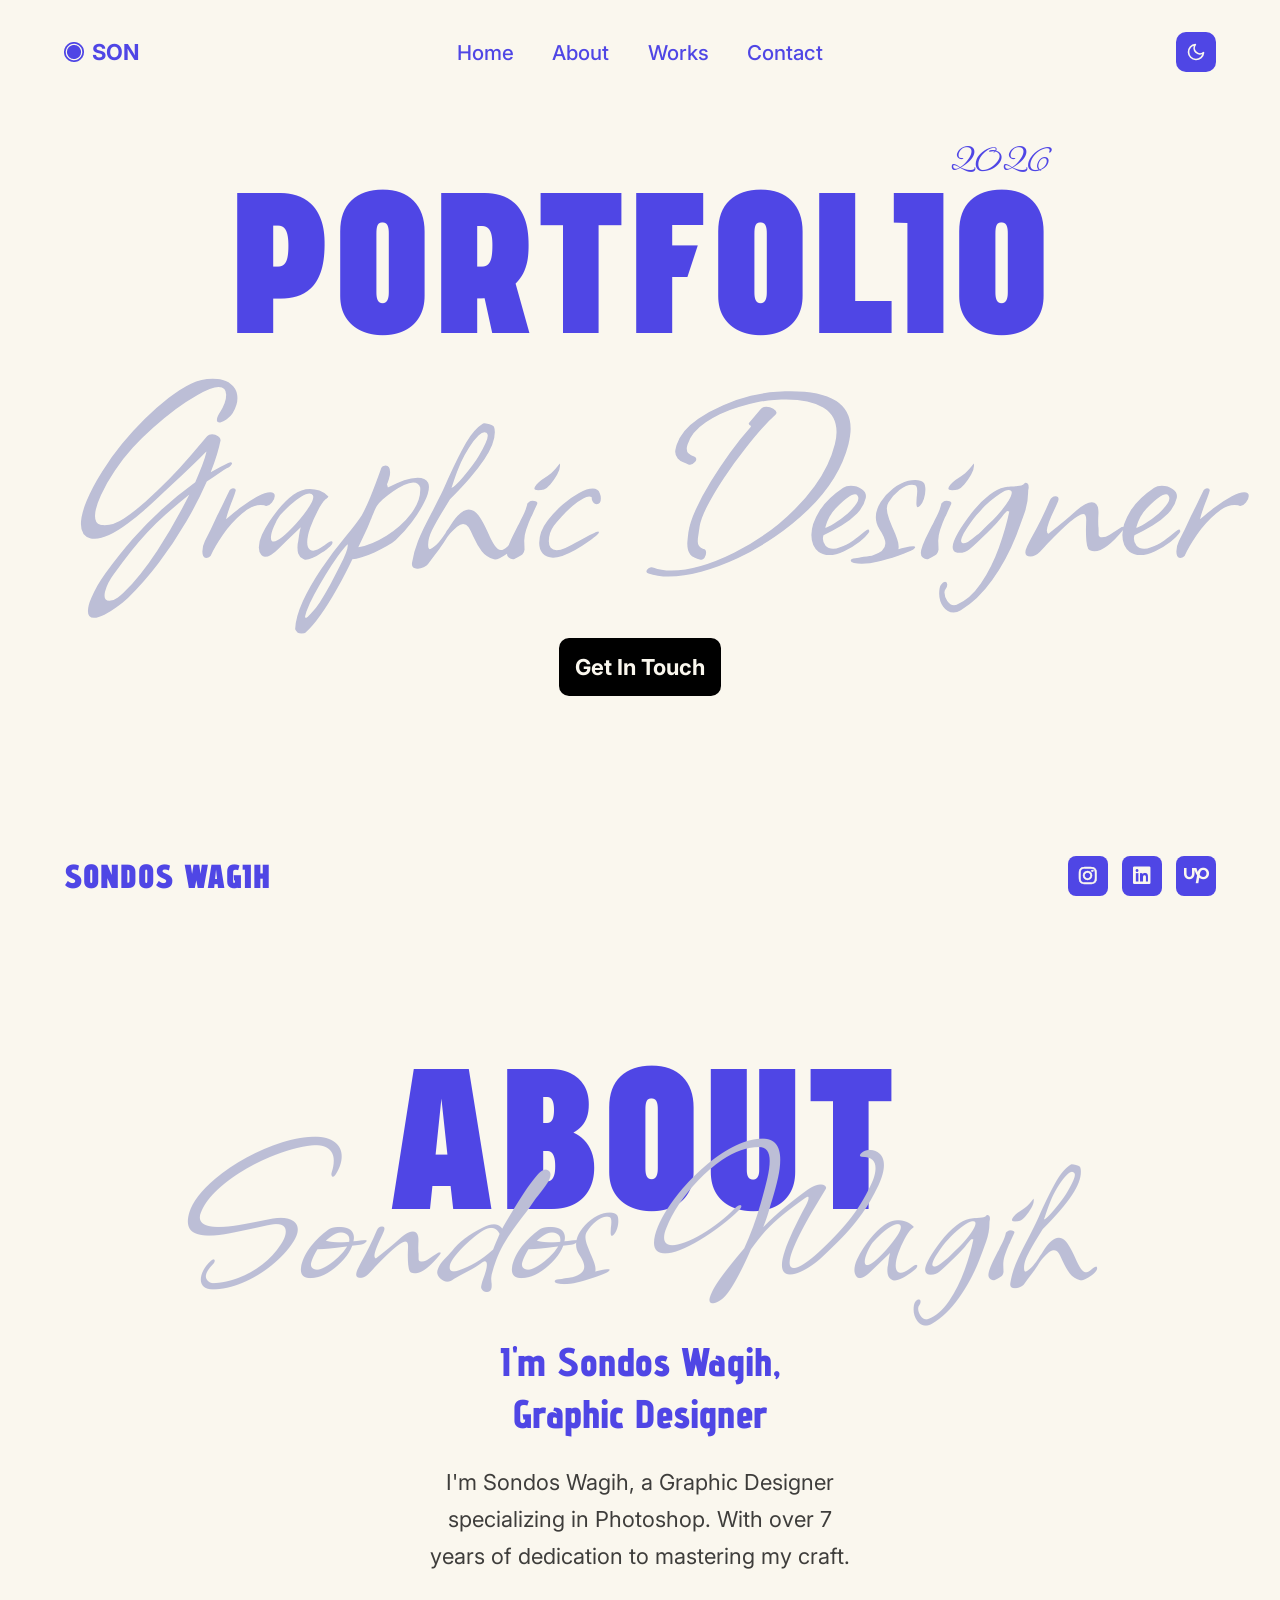
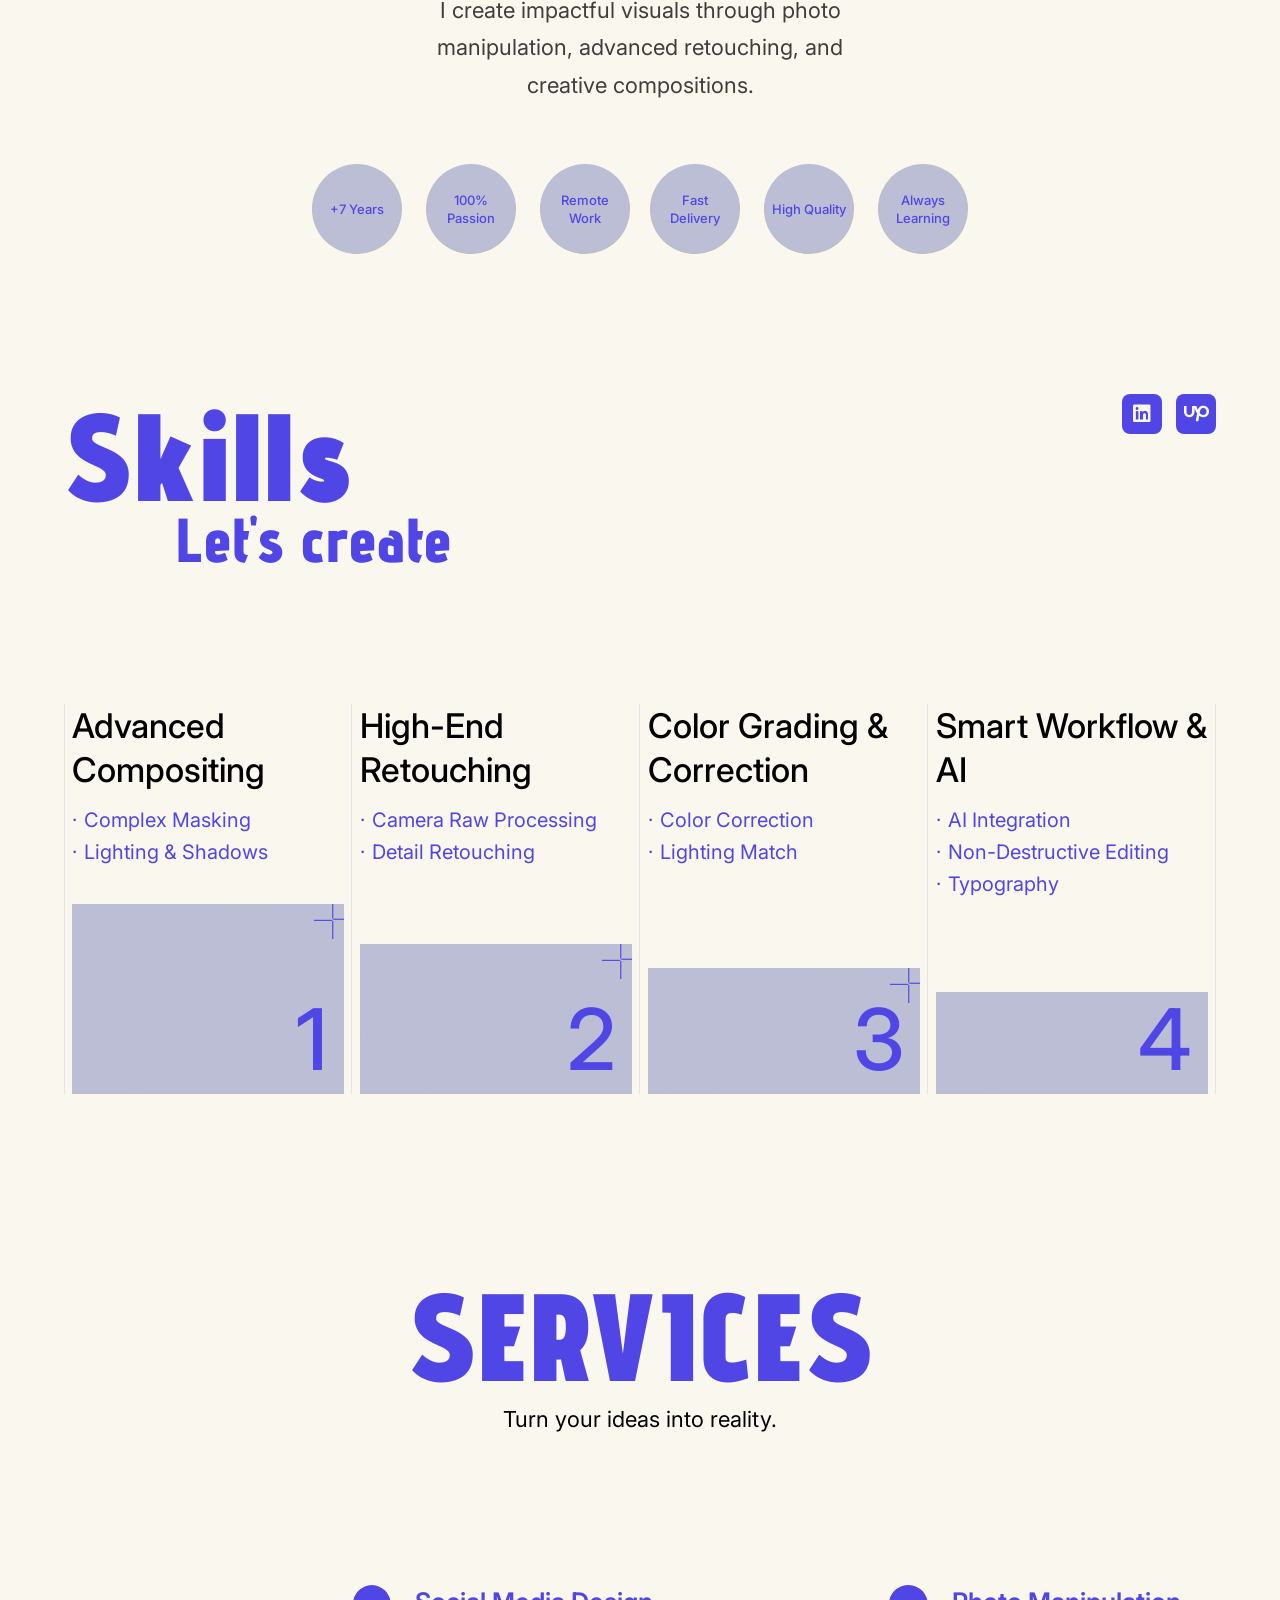
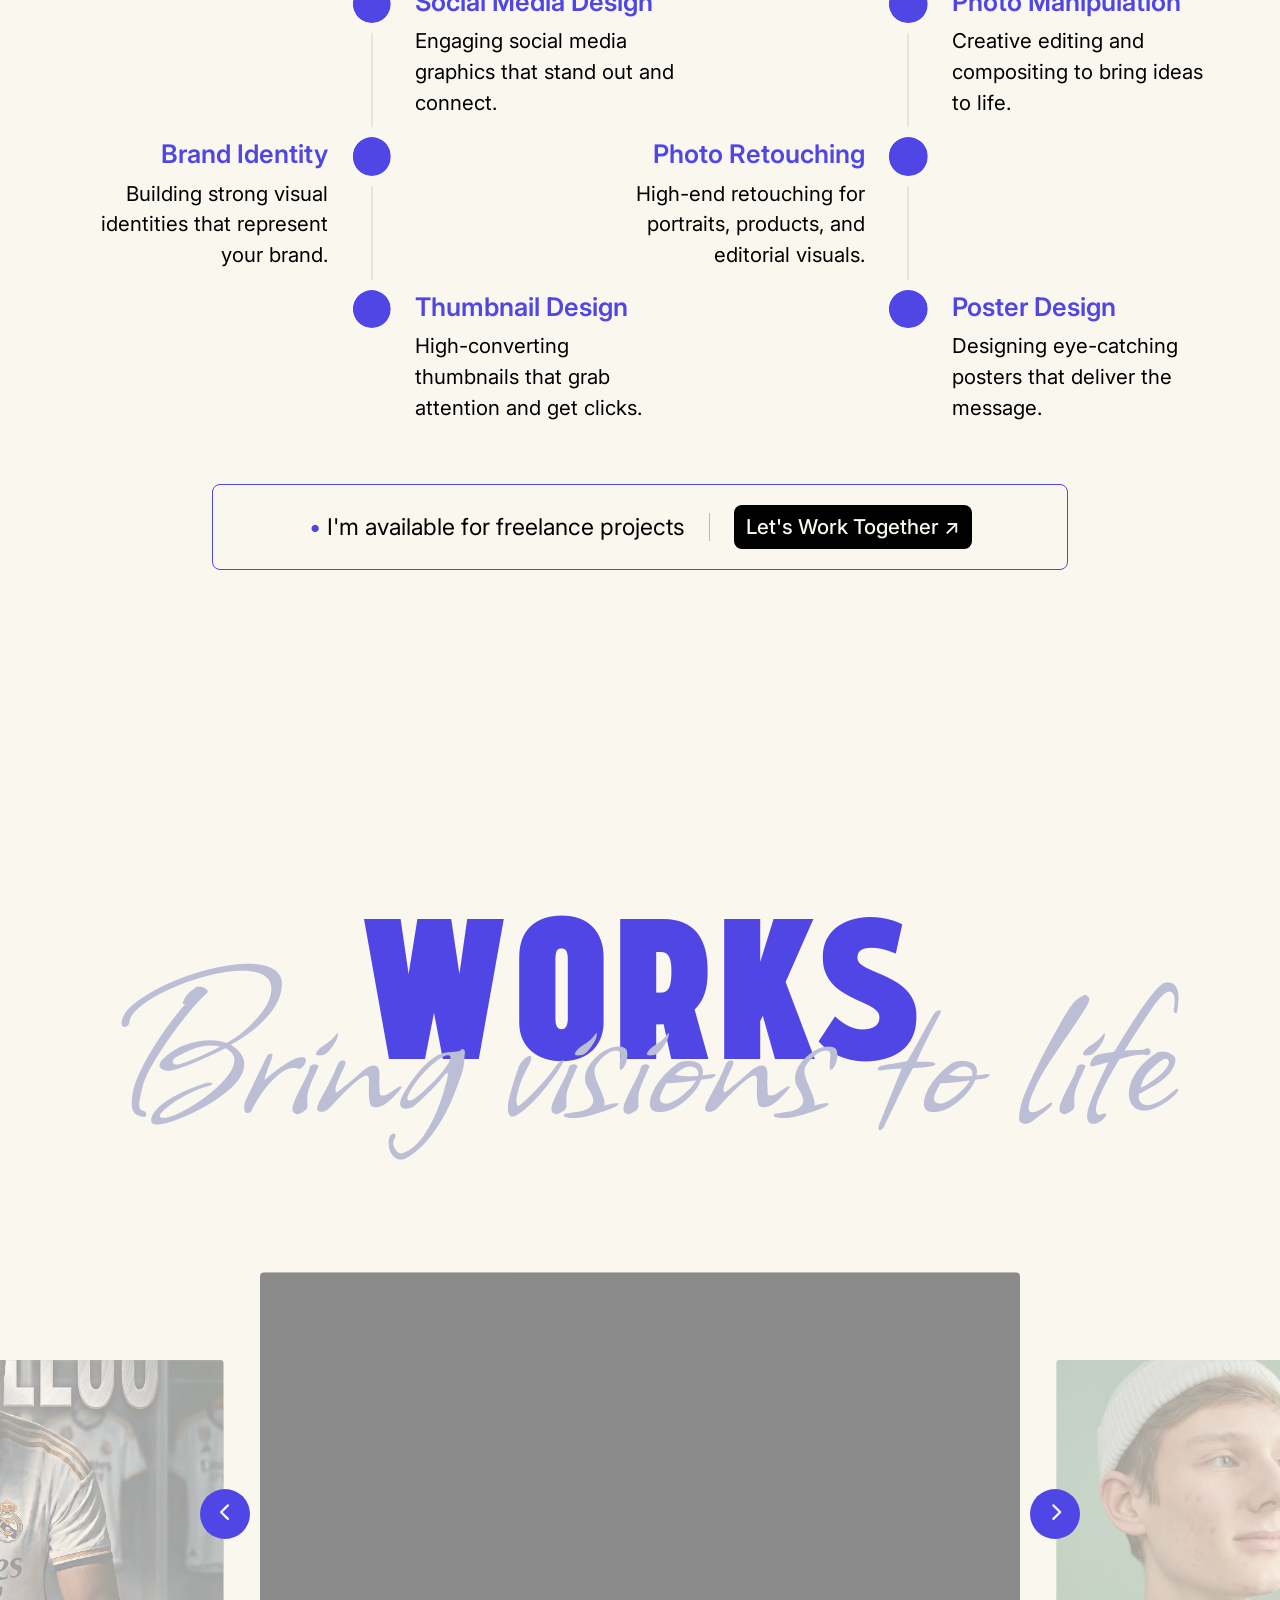
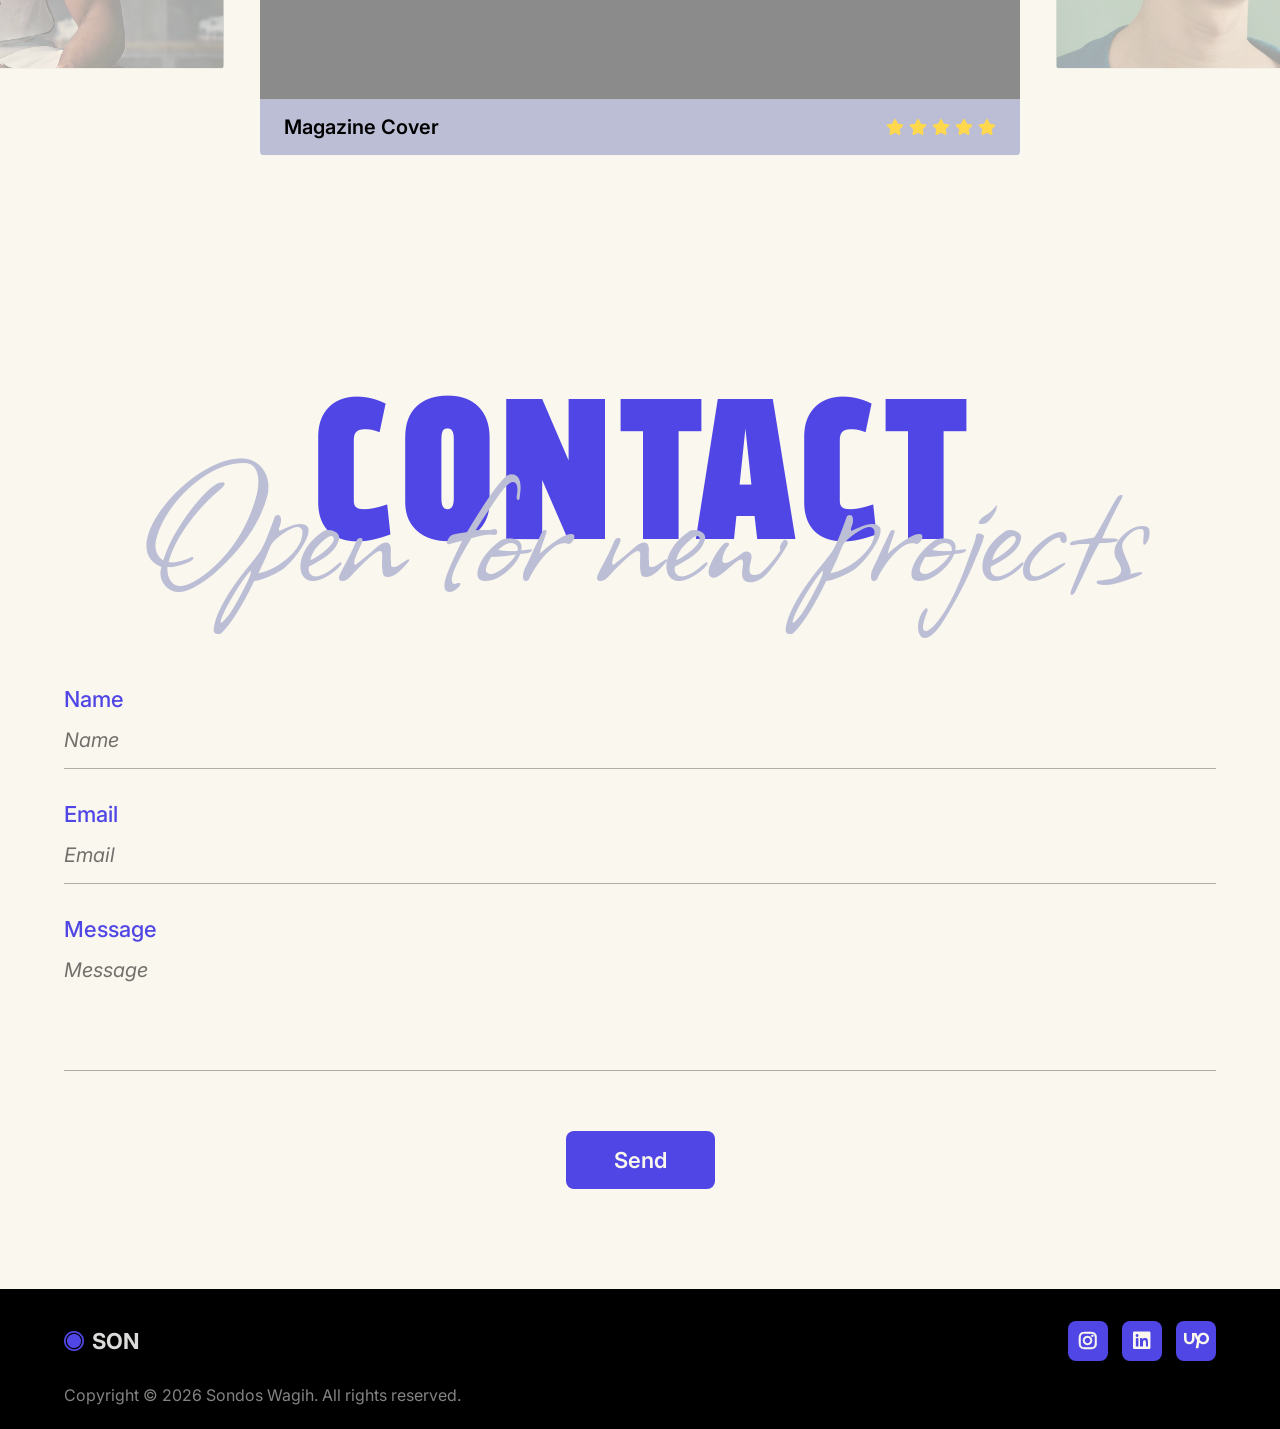
==== commit 4b0f97da: "Add files via upload" ====
--- a/index.html
+++ b/index.html
@@ -50,14 +50,14 @@
         </div>
         <div class="hero-footer">
             <span class="hero-name">SONDOS WAGIH</span>
-            <!-- <div class="hero-social">
-                <a href="#" aria-label="Instagram"><i class="fa-brands fa-instagram"></i></a>
-                <a href="#" aria-label="TikTok"><i class="fa-brands fa-tiktok"></i></a>
-                <a href="#" aria-label="YouTube"><i class="fa-brands fa-youtube"></i></a>
-                <a href="#" aria-label="LinkedIn"><i class="fa-brands fa-linkedin"></i></a>
-                <a href="#" aria-label="Behance"><i class="fa-brands fa-behance"></i></a>
-                <a href="#" aria-label="X / Twitter"><i class="fa-brands fa-x-twitter"></i></a>
-            </div> -->
+            <div class="hero-social">
+                <a href="https://www.instagram.com/sondos.graphics/?hl=en" target="_blank" aria-label="Instagram"><i class="fa-brands fa-instagram"></i></a>
+                <!-- <a href="#" aria-label="TikTok"><i class="fa-brands fa-tiktok"></i></a> -->
+                <!-- <a href="#" aria-label="YouTube"><i class="fa-brands fa-youtube"></i></a> -->
+                <a href="https://www.linkedin.com/in/sondos-wagih-6b8b71417/" target="_blank" aria-label="LinkedIn"><i class="fa-brands fa-linkedin"></i></a>
+                <a href="https://www.upwork.com/freelancers/~012ab134f3f7145528" target="_blank" aria-label="Upwork"><i class="fa-brands fa-upwork"></i></a>
+                <!-- <a href="#" aria-label="X / Twitter"><i class="fa-brands fa-x-twitter"></i></a> -->
+            </div> 
         </div>
     </section>
 
@@ -100,10 +100,10 @@
             <h3 class="skills-title">Skills</h3>
             <p class="skills-subtitle">Let's create</p>
             </div>
-            <!-- <div class="skills-social">
-                <a href="#" aria-label="LinkedIn"><i class="fa-brands fa-linkedin"></i></a>
-                <a href="#" aria-label="Behance"><i class="fa-brands fa-behance"></i></a>
-            </div> -->
+            <div class="skills-social">
+                <a href="https://www.linkedin.com/in/sondos-wagih-6b8b71417/" target="_blank" aria-label="LinkedIn"><i class="fa-brands fa-linkedin"></i></a>
+                <a href="https://www.upwork.com/freelancers/~012ab134f3f7145528" target="_blank" aria-label="Upwork"><i class="fa-brands fa-upwork"></i></a>
+            </div>
         </div>
         <div class="skills-grid">
             <div class="skill-card">
@@ -336,14 +336,14 @@
                 SON
             </a>
 
-            <!-- <div class="footer-social">
-                <a href="#" aria-label="Instagram"><i class="fa-brands fa-instagram"></i></a>
-                <a href="#" aria-label="TikTok"><i class="fa-brands fa-tiktok"></i></a>
-                <a href="#" aria-label="LinkedIn"><i class="fa-brands fa-linkedin"></i></a>
-                <a href="#" aria-label="Behance"><i class="fa-brands fa-behance"></i></a>
-                <a href="#" aria-label="X / Twitter"><i class="fa-brands fa-x-twitter"></i></a>
-                <a href="#" aria-label="YouTube"><i class="fa-brands fa-youtube"></i></a>
-            </div> -->
+            <div class="footer-social">
+                <a href="https://www.instagram.com/sondos.graphics/?hl=en" target="_blank" aria-label="Instagram"><i class="fa-brands fa-instagram"></i></a>
+                <!-- <a href="#" aria-label="TikTok"><i class="fa-brands fa-tiktok"></i></a> -->
+                <a href="https://www.linkedin.com/in/sondos-wagih-6b8b71417/" target="_blank" aria-label="LinkedIn"><i class="fa-brands fa-linkedin"></i></a>
+                <a href="https://www.upwork.com/freelancers/~012ab134f3f7145528" target="_blank" aria-label="Upwork"><i class="fa-brands fa-upwork"></i></a>
+                <!-- <a href="#" aria-label="X / Twitter"><i class="fa-brands fa-x-twitter"></i></a> -->
+                <!-- <a href="#" aria-label="YouTube"><i class="fa-brands fa-youtube"></i></a> -->
+            </div>
 
         </div>
 
@@ -364,4 +364,4 @@
 <script src="mobile.js"></script>
 
 </body>
-</html>
+</html>
